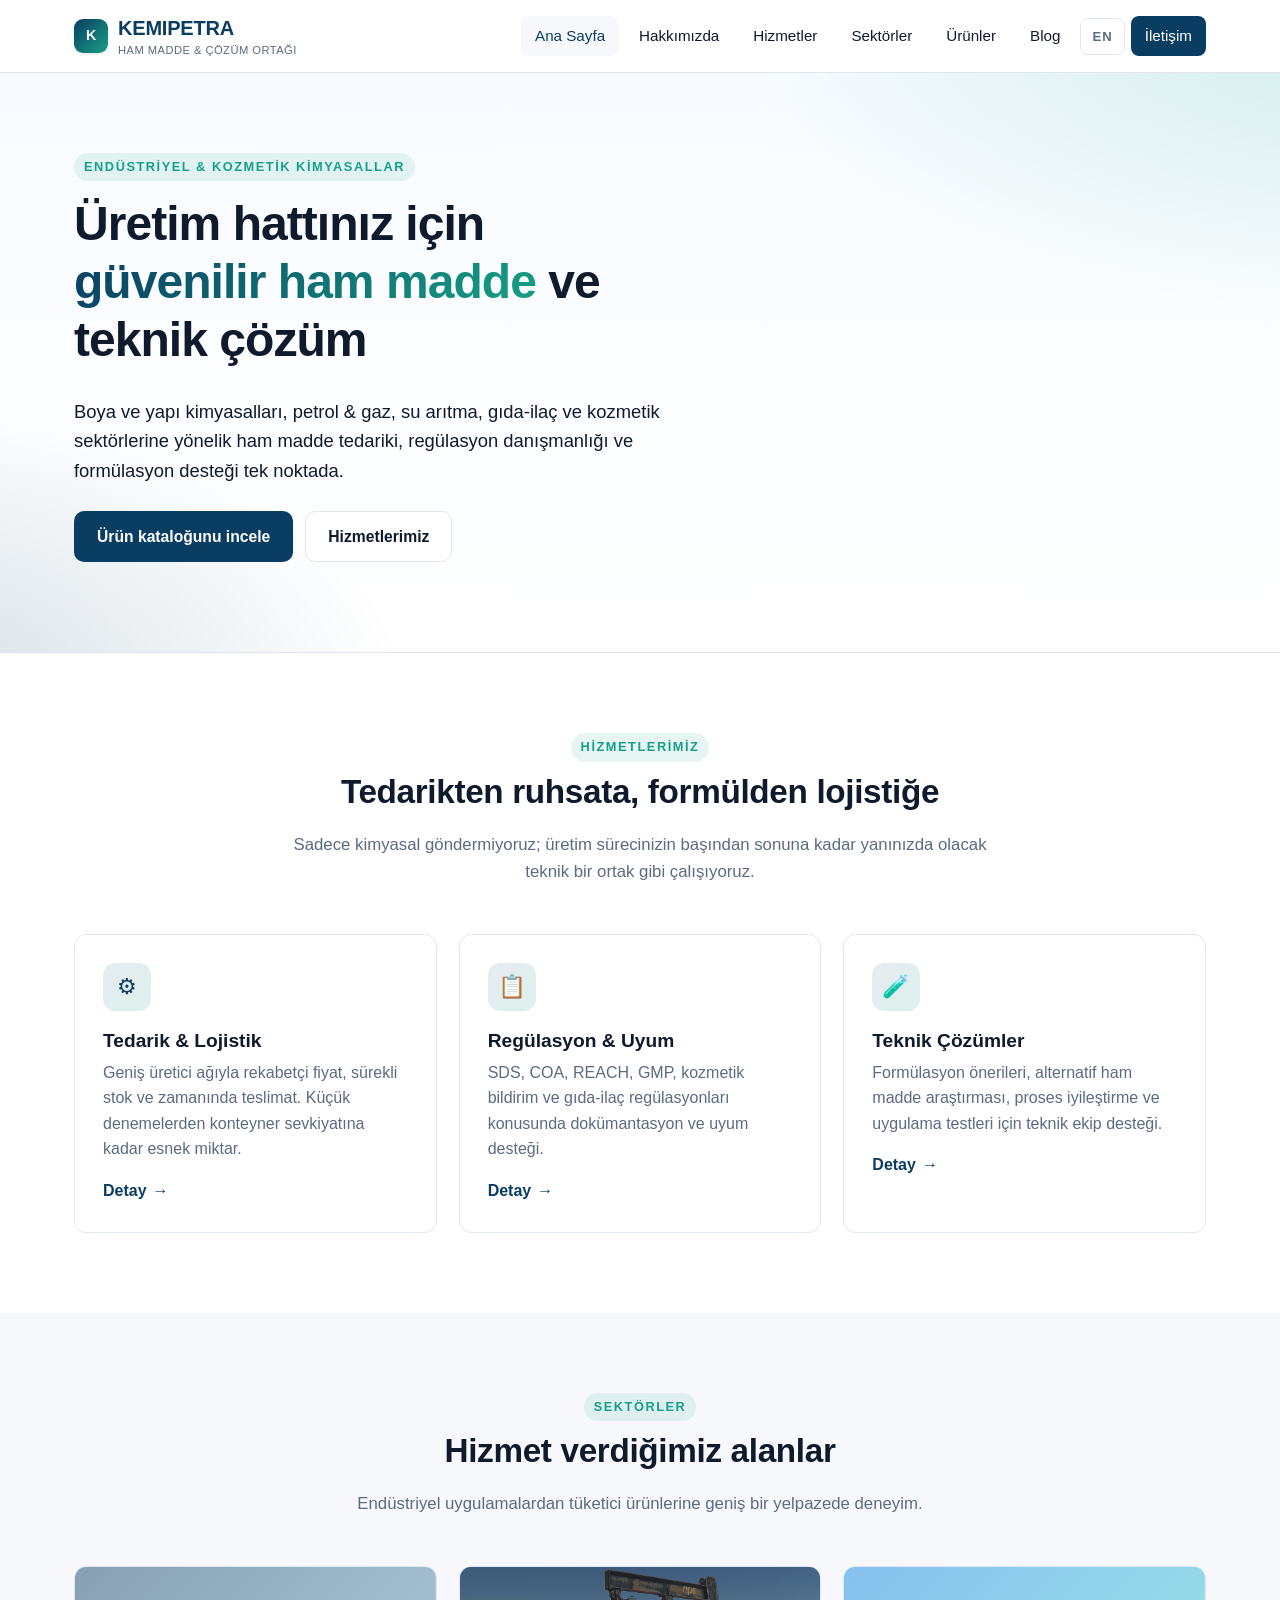
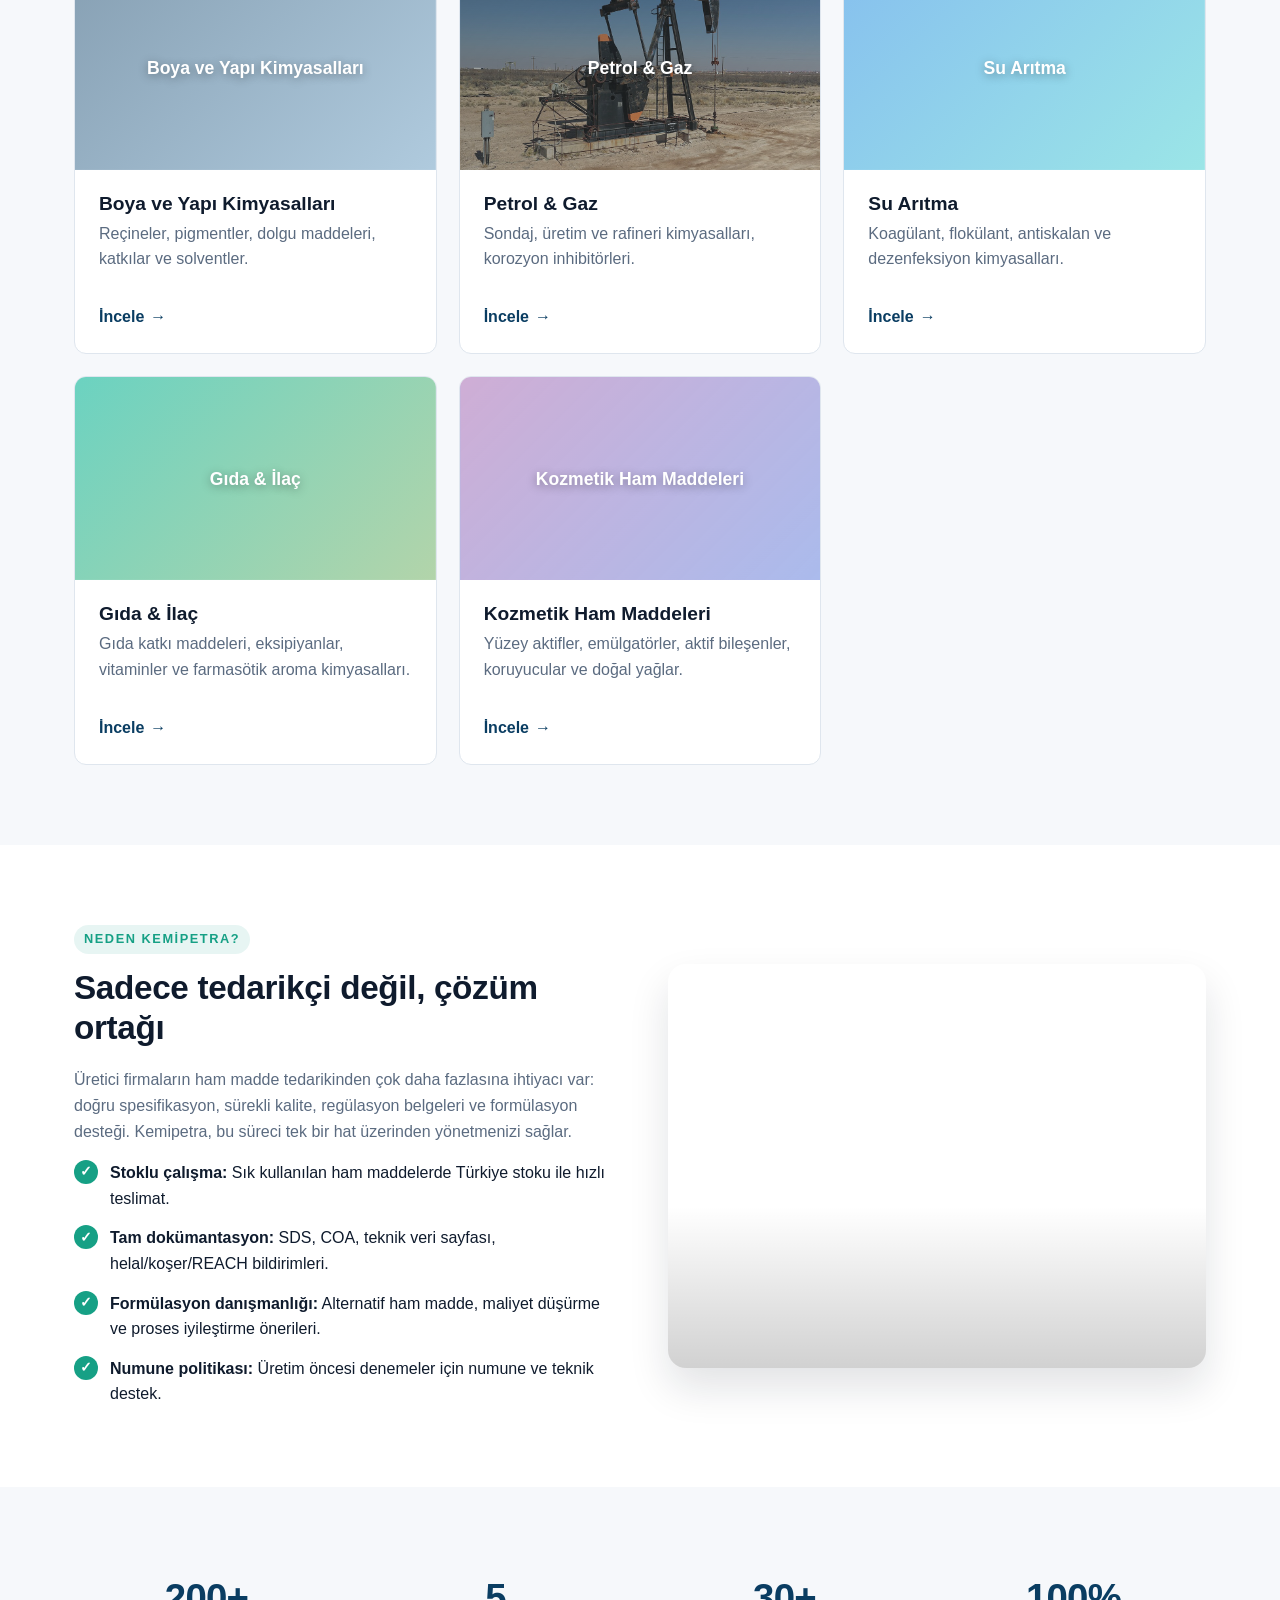
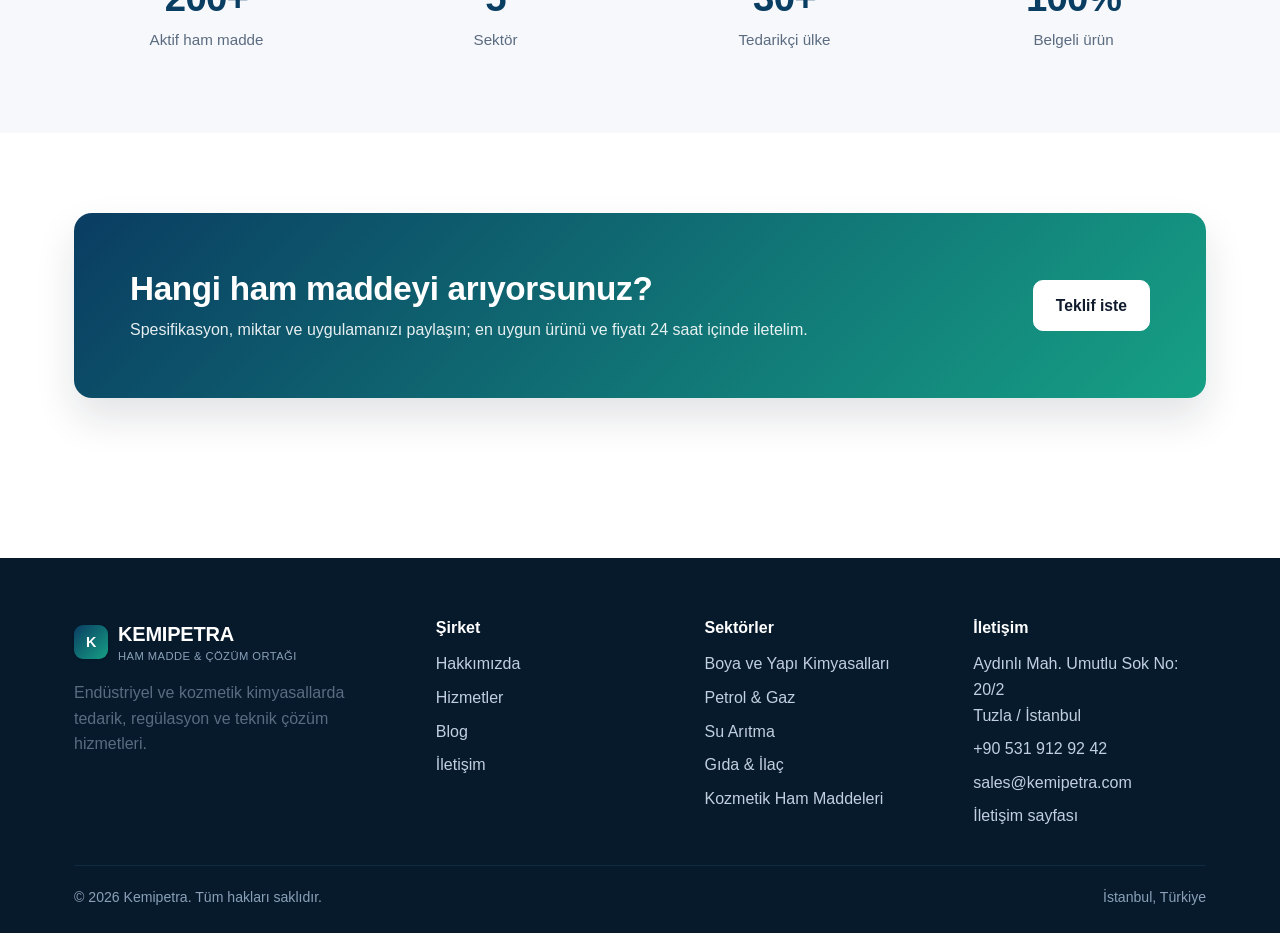
==== index.html @ a4508930 "Initial commit: Kemipetra static site (TR + EN)" ====
<!DOCTYPE html>
<html lang="tr">
<head>
  <meta charset="UTF-8" />
  <meta name="viewport" content="width=device-width, initial-scale=1" />
  <title>Kemipetra — Endüstriyel ve Kozmetik Ham Madde Tedariki</title>
  <meta name="description" content="Kemipetra; kaplama, petrol & gaz, su arıtma, gıda-ilaç ve kozmetik sektörleri için ham madde tedariki, regülasyon danışmanlığı ve teknik çözümler sunar." />
  <link rel="stylesheet" href="assets/css/style.css" />
</head>
<body>

<header class="site-header">
  <div class="container nav">
    <a href="index.html" class="brand">
      <span class="brand-mark">K</span>
      <span>KEMIPETRA<small>Ham madde &amp; çözüm ortağı</small></span>
    </a>
    <button class="nav-toggle" aria-label="Menüyü aç/kapat" aria-expanded="false"><span></span></button>
    <ul class="nav-links">
      <li><a href="index.html" class="active">Ana Sayfa</a></li>
      <li><a href="hakkimizda.html">Hakkımızda</a></li>
      <li><a href="hizmetler.html">Hizmetler</a></li>
      <li><a href="sektorler.html">Sektörler</a></li>
      <li><a href="urunler.html">Ürünler</a></li>
      <li><a href="blog.html">Blog</a></li>
      <li class="nav-lang"><a href="en/index.html" aria-label="English">EN</a></li>
      <li><a href="iletisim.html" class="nav-cta">İletişim</a></li>
    </ul>
  </div>
</header>

<section class="hero">
  <div class="container hero-grid">
    <div>
      <span class="eyebrow">Endüstriyel &amp; Kozmetik Kimyasallar</span>
      <h1>Üretim hattınız için <strong>güvenilir ham madde</strong> ve teknik çözüm</h1>
      <p class="lead">Boya ve yapı kimyasalları, petrol &amp; gaz, su arıtma, gıda-ilaç ve kozmetik sektörlerine yönelik ham madde tedariki, regülasyon danışmanlığı ve formülasyon desteği tek noktada.</p>
      <div class="hero-cta">
        <a href="urunler.html" class="btn btn-primary">Ürün kataloğunu incele</a>
        <a href="hizmetler.html" class="btn btn-outline">Hizmetlerimiz</a>
      </div>
    </div>
    <div class="hero-visual" aria-hidden="true">
      <div class="badges">
        <div class="badge"><div class="num">5</div><div class="lbl">Sektör</div></div>
        <div class="badge"><div class="num">200+</div><div class="lbl">Ham madde</div></div>
        <div class="badge"><div class="num">30+</div><div class="lbl">Tedarikçi ülke</div></div>
        <div class="badge"><div class="num">7/24</div><div class="lbl">Teknik destek</div></div>
      </div>
    </div>
  </div>
</section>

<section class="section">
  <div class="container">
    <div class="section-head">
      <span class="eyebrow">Hizmetlerimiz</span>
      <h2>Tedarikten ruhsata, formülden lojistiğe</h2>
      <p>Sadece kimyasal göndermiyoruz; üretim sürecinizin başından sonuna kadar yanınızda olacak teknik bir ortak gibi çalışıyoruz.</p>
    </div>
    <div class="grid cols-3">
      <article class="card">
        <div class="icon">⚙</div>
        <h3>Tedarik &amp; Lojistik</h3>
        <p>Geniş üretici ağıyla rekabetçi fiyat, sürekli stok ve zamanında teslimat. Küçük denemelerden konteyner sevkiyatına kadar esnek miktar.</p>
        <a class="card-link" href="hizmetler.html#tedarik">Detay</a>
      </article>
      <article class="card">
        <div class="icon">📋</div>
        <h3>Regülasyon &amp; Uyum</h3>
        <p>SDS, COA, REACH, GMP, kozmetik bildirim ve gıda-ilaç regülasyonları konusunda dokümantasyon ve uyum desteği.</p>
        <a class="card-link" href="hizmetler.html#regulasyon">Detay</a>
      </article>
      <article class="card">
        <div class="icon">🧪</div>
        <h3>Teknik Çözümler</h3>
        <p>Formülasyon önerileri, alternatif ham madde araştırması, proses iyileştirme ve uygulama testleri için teknik ekip desteği.</p>
        <a class="card-link" href="hizmetler.html#teknik">Detay</a>
      </article>
    </div>
  </div>
</section>

<section class="section alt">
  <div class="container">
    <div class="section-head">
      <span class="eyebrow">Sektörler</span>
      <h2>Hizmet verdiğimiz alanlar</h2>
      <p>Endüstriyel uygulamalardan tüketici ürünlerine geniş bir yelpazede deneyim.</p>
    </div>
    <div class="grid cols-3">
      <article class="tile">
        <div class="tile-banner coating">Boya ve Yapı Kimyasalları</div>
        <div class="tile-body">
          <h3>Boya ve Yapı Kimyasalları</h3>
          <p>Reçineler, pigmentler, dolgu maddeleri, katkılar ve solventler.</p>
          <a class="card-link" href="sektorler.html#kaplama">İncele</a>
        </div>
      </article>
      <article class="tile">
        <div class="tile-banner oil">Petrol &amp; Gaz</div>
        <div class="tile-body">
          <h3>Petrol &amp; Gaz</h3>
          <p>Sondaj, üretim ve rafineri kimyasalları, korozyon inhibitörleri.</p>
          <a class="card-link" href="sektorler.html#petrol">İncele</a>
        </div>
      </article>
      <article class="tile">
        <div class="tile-banner water">Su Arıtma</div>
        <div class="tile-body">
          <h3>Su Arıtma</h3>
          <p>Koagülant, flokülant, antiskalan ve dezenfeksiyon kimyasalları.</p>
          <a class="card-link" href="sektorler.html#su">İncele</a>
        </div>
      </article>
      <article class="tile">
        <div class="tile-banner food">Gıda &amp; İlaç</div>
        <div class="tile-body">
          <h3>Gıda &amp; İlaç</h3>
          <p>Gıda katkı maddeleri, eksipiyanlar, vitaminler ve farmasötik aroma kimyasalları.</p>
          <a class="card-link" href="sektorler.html#gida">İncele</a>
        </div>
      </article>
      <article class="tile">
        <div class="tile-banner cosmetic">Kozmetik Ham Maddeleri</div>
        <div class="tile-body">
          <h3>Kozmetik Ham Maddeleri</h3>
          <p>Yüzey aktifler, emülgatörler, aktif bileşenler, koruyucular ve doğal yağlar.</p>
          <a class="card-link" href="sektorler.html#kozmetik">İncele</a>
        </div>
      </article>
    </div>
  </div>
</section>

<section class="section">
  <div class="container two-col">
    <div>
      <span class="eyebrow">Neden Kemipetra?</span>
      <h2>Sadece tedarikçi değil, çözüm ortağı</h2>
      <p>Üretici firmaların ham madde tedarikinden çok daha fazlasına ihtiyacı var: doğru spesifikasyon, sürekli kalite, regülasyon belgeleri ve formülasyon desteği. Kemipetra, bu süreci tek bir hat üzerinden yönetmenizi sağlar.</p>
      <ul class="feature-list">
        <li><span class="check">✓</span><div><strong>Stoklu çalışma:</strong> Sık kullanılan ham maddelerde Türkiye stoku ile hızlı teslimat.</div></li>
        <li><span class="check">✓</span><div><strong>Tam dokümantasyon:</strong> SDS, COA, teknik veri sayfası, helal/koşer/REACH bildirimleri.</div></li>
        <li><span class="check">✓</span><div><strong>Formülasyon danışmanlığı:</strong> Alternatif ham madde, maliyet düşürme ve proses iyileştirme önerileri.</div></li>
        <li><span class="check">✓</span><div><strong>Numune politikası:</strong> Üretim öncesi denemeler için numune ve teknik destek.</div></li>
      </ul>
    </div>
    <div class="image-block lab" aria-hidden="true"></div>
  </div>
</section>

<section class="section alt">
  <div class="container">
    <div class="stats">
      <div class="stat"><div class="num">200+</div><div class="lbl">Aktif ham madde</div></div>
      <div class="stat"><div class="num">5</div><div class="lbl">Sektör</div></div>
      <div class="stat"><div class="num">30+</div><div class="lbl">Tedarikçi ülke</div></div>
      <div class="stat"><div class="num">100%</div><div class="lbl">Belgeli ürün</div></div>
    </div>
  </div>
</section>

<section class="section">
  <div class="container">
    <div class="cta-banner">
      <div>
        <h2>Hangi ham maddeyi arıyorsunuz?</h2>
        <p>Spesifikasyon, miktar ve uygulamanızı paylaşın; en uygun ürünü ve fiyatı 24 saat içinde iletelim.</p>
      </div>
      <a href="iletisim.html" class="btn btn-outline">Teklif iste</a>
    </div>
  </div>
</section>

<footer class="site-footer">
  <div class="container">
    <div class="footer-grid">
      <div>
        <div class="brand" style="color:#fff">
          <span class="brand-mark">K</span>
          <span style="color:#fff">KEMIPETRA<small style="color:#8aa0b8">Ham madde &amp; çözüm ortağı</small></span>
        </div>
        <p style="margin-top:14px">Endüstriyel ve kozmetik kimyasallarda tedarik, regülasyon ve teknik çözüm hizmetleri.</p>
      </div>
      <div>
        <h4>Şirket</h4>
        <ul>
          <li><a href="hakkimizda.html">Hakkımızda</a></li>
          <li><a href="hizmetler.html">Hizmetler</a></li>
          <li><a href="blog.html">Blog</a></li>
          <li><a href="iletisim.html">İletişim</a></li>
        </ul>
      </div>
      <div>
        <h4>Sektörler</h4>
        <ul>
          <li><a href="sektorler.html#kaplama">Boya ve Yapı Kimyasalları</a></li>
          <li><a href="sektorler.html#petrol">Petrol &amp; Gaz</a></li>
          <li><a href="sektorler.html#su">Su Arıtma</a></li>
          <li><a href="sektorler.html#gida">Gıda &amp; İlaç</a></li>
          <li><a href="sektorler.html#kozmetik">Kozmetik Ham Maddeleri</a></li>
        </ul>
      </div>
      <div>
        <h4>İletişim</h4>
        <ul>
          <li>Aydınlı Mah. Umutlu Sok No: 20/2<br/>Tuzla / İstanbul</li>
          <li><a href="tel:+905319129242">+90 531 912 92 42</a></li>
          <li><a href="mailto:sales@kemipetra.com">sales@kemipetra.com</a></li>
          <li><a href="iletisim.html">İletişim sayfası</a></li>
        </ul>
      </div>
    </div>
    <div class="footer-bottom">
      <span>&copy; <span id="year">2026</span> Kemipetra. Tüm hakları saklıdır.</span>
      <span>İstanbul, Türkiye</span>
    </div>
  </div>
</footer>

<script src="assets/js/main.js"></script>
</body>
</html>
---- assets/css/style.css ----
/* === Kemipetra static site === */

:root {
  --color-bg: #ffffff;
  --color-surface: #f6f8fb;
  --color-surface-2: #eef2f7;
  --color-text: #0f1b2d;
  --color-muted: #5b6b80;
  --color-border: #dfe6ee;
  --color-primary: #0a3d62;
  --color-primary-dark: #062a44;
  --color-accent: #16a085;
  --color-accent-dark: #0e7a64;
  --shadow-sm: 0 1px 2px rgba(15, 27, 45, .06), 0 1px 3px rgba(15, 27, 45, .08);
  --shadow-md: 0 6px 16px rgba(15, 27, 45, .08);
  --shadow-lg: 0 20px 40px rgba(15, 27, 45, .12);
  --radius-sm: 6px;
  --radius-md: 12px;
  --radius-lg: 18px;
  --container: 1180px;
  --header-h: 72px;
  --font-sans: -apple-system, BlinkMacSystemFont, "Segoe UI", Roboto, "Helvetica Neue", Arial, sans-serif;
}

* { box-sizing: border-box; }

html { scroll-behavior: smooth; }

body {
  margin: 0;
  font-family: var(--font-sans);
  color: var(--color-text);
  background: var(--color-bg);
  line-height: 1.6;
  -webkit-font-smoothing: antialiased;
}

img { max-width: 100%; display: block; }

a { color: var(--color-primary); text-decoration: none; transition: color .2s; }
a:hover { color: var(--color-accent); }

h1, h2, h3, h4 { font-weight: 700; line-height: 1.2; margin: 0 0 .6em; color: var(--color-text); }
h1 { font-size: clamp(2rem, 4vw, 3rem); letter-spacing: -0.02em; }
h2 { font-size: clamp(1.5rem, 2.6vw, 2.1rem); letter-spacing: -0.01em; }
h3 { font-size: 1.2rem; }
p { margin: 0 0 1em; color: var(--color-muted); }
p.lead { font-size: 1.15rem; color: var(--color-text); }

.container {
  max-width: var(--container);
  margin: 0 auto;
  padding: 0 24px;
}

/* === Header === */
.site-header {
  position: sticky; top: 0; z-index: 50;
  background: rgba(255,255,255,.92);
  backdrop-filter: saturate(180%) blur(10px);
  border-bottom: 1px solid var(--color-border);
}
.nav {
  height: var(--header-h);
  display: flex; align-items: center; justify-content: space-between; gap: 24px;
}
.brand { display: flex; align-items: center; gap: 10px; font-weight: 800; font-size: 1.25rem; color: var(--color-primary); letter-spacing: -0.01em; }
.brand-mark {
  width: 34px; height: 34px; border-radius: 9px;
  background: linear-gradient(135deg, var(--color-primary), var(--color-accent));
  display: grid; place-items: center; color: #fff; font-weight: 800; font-size: .9rem;
  box-shadow: var(--shadow-sm);
}
.brand small { display: block; font-size: .7rem; font-weight: 500; color: var(--color-muted); margin-top: -2px; letter-spacing: .04em; text-transform: uppercase; }

.nav-links { display: flex; gap: 6px; align-items: center; list-style: none; padding: 0; margin: 0; }
.nav-links a {
  display: inline-block; padding: 8px 14px; border-radius: 8px;
  color: var(--color-text); font-weight: 500; font-size: .95rem;
}
.nav-links a:hover { background: var(--color-surface); color: var(--color-primary); }
.nav-links a.active { color: var(--color-primary); background: var(--color-surface); }

.nav-cta { padding: 9px 16px; background: var(--color-primary); color: #fff !important; border-radius: 8px; font-weight: 600; }
.nav-cta:hover { background: var(--color-accent) !important; color: #fff !important; }

.nav-lang a {
  font-weight: 700; font-size: .82rem; letter-spacing: .08em;
  padding: 7px 11px; border-radius: 8px;
  border: 1px solid var(--color-border); color: var(--color-muted);
}
.nav-lang a:hover, .nav-lang a.active {
  border-color: var(--color-primary); color: var(--color-primary); background: var(--color-surface);
}

.nav-toggle {
  display: none; background: none; border: 0; cursor: pointer;
  width: 40px; height: 40px; border-radius: 8px;
  align-items: center; justify-content: center;
}
.nav-toggle span { display: block; width: 22px; height: 2px; background: var(--color-text); position: relative; }
.nav-toggle span::before, .nav-toggle span::after {
  content: ""; position: absolute; left: 0; width: 22px; height: 2px; background: var(--color-text);
}
.nav-toggle span::before { top: -7px; }
.nav-toggle span::after  { top:  7px; }

@media (max-width: 880px) {
  .nav-toggle { display: inline-flex; }
  .nav-links {
    position: fixed; top: var(--header-h); left: 0; right: 0;
    flex-direction: column; align-items: stretch; gap: 4px;
    background: #fff; padding: 14px;
    border-bottom: 1px solid var(--color-border);
    transform: translateY(-110%); transition: transform .28s ease;
    box-shadow: var(--shadow-md);
  }
  .nav-links.is-open { transform: translateY(0); }
  .nav-links a { padding: 12px 14px; }
  .nav-cta { text-align: center; }
}

/* === Buttons === */
.btn {
  display: inline-flex; align-items: center; gap: 8px;
  padding: 12px 22px; font-weight: 600; font-size: .98rem;
  border-radius: 10px; border: 1px solid transparent; cursor: pointer;
  transition: transform .15s ease, background .2s, color .2s, border-color .2s;
}
.btn:hover { transform: translateY(-1px); }
.btn-primary { background: var(--color-primary); color: #fff !important; }
.btn-primary:hover { background: var(--color-primary-dark); }
.btn-accent { background: var(--color-accent); color: #fff !important; }
.btn-accent:hover { background: var(--color-accent-dark); }
.btn-outline { border-color: var(--color-border); color: var(--color-text) !important; background: #fff; }
.btn-outline:hover { border-color: var(--color-primary); color: var(--color-primary) !important; }

/* === Hero === */
.hero {
  position: relative; overflow: hidden;
  background:
    radial-gradient(1100px 500px at 110% -10%, rgba(22,160,133,.18), transparent 60%),
    radial-gradient(900px 500px at -10% 110%, rgba(10,61,98,.18), transparent 60%),
    linear-gradient(180deg, #f7fbff 0%, #ffffff 100%);
  padding: 80px 0 90px;
  border-bottom: 1px solid var(--color-border);
}
.hero-grid { display: grid; grid-template-columns: 1.1fr .9fr; gap: 56px; align-items: center; }
@media (max-width: 880px) { .hero-grid { grid-template-columns: 1fr; gap: 40px; } }

.eyebrow {
  display: inline-block; font-size: .8rem; letter-spacing: .12em; text-transform: uppercase;
  color: var(--color-accent); font-weight: 700; margin-bottom: 14px;
  padding: 4px 10px; background: rgba(22,160,133,.1); border-radius: 999px;
}
.hero h1 strong { background: linear-gradient(135deg, var(--color-primary), var(--color-accent)); -webkit-background-clip: text; background-clip: text; color: transparent; }
.hero-cta { display: flex; gap: 12px; flex-wrap: wrap; margin-top: 26px; }

.hero-visual {
  position: relative; aspect-ratio: 1 / 1; max-width: 460px; margin-left: auto;
  border-radius: 24px; overflow: hidden;
  background: linear-gradient(135deg, #0a3d62 0%, #16a085 100%);
  box-shadow: var(--shadow-lg);
}
.hero-visual::before {
  content: ""; position: absolute; inset: 0;
  background:
    radial-gradient(circle at 30% 30%, rgba(255,255,255,.25), transparent 40%),
    radial-gradient(circle at 70% 70%, rgba(255,255,255,.15), transparent 40%);
}
.hero-visual .badges {
  position: absolute; inset: 0; display: grid; grid-template-columns: 1fr 1fr; gap: 14px; padding: 30px;
}
.hero-visual .badge {
  background: rgba(255,255,255,.14); backdrop-filter: blur(8px);
  border: 1px solid rgba(255,255,255,.28); border-radius: 14px;
  padding: 18px; color: #fff; display: flex; flex-direction: column; justify-content: space-between;
}
.hero-visual .badge .num { font-size: 1.6rem; font-weight: 800; }
.hero-visual .badge .lbl { font-size: .85rem; opacity: .9; }

/* === Sections === */
.section { padding: 80px 0; }
.section.alt { background: var(--color-surface); }
.section-head { max-width: 720px; margin: 0 auto 48px; text-align: center; }
.section-head .eyebrow { margin-bottom: 10px; }
.section-head p { font-size: 1.05rem; }

/* === Cards === */
.grid { display: grid; gap: 22px; }
.grid.cols-2 { grid-template-columns: repeat(2, 1fr); }
.grid.cols-3 { grid-template-columns: repeat(3, 1fr); }
.grid.cols-4 { grid-template-columns: repeat(4, 1fr); }
@media (max-width: 880px) {
  .grid.cols-2, .grid.cols-3, .grid.cols-4 { grid-template-columns: 1fr; }
}
@media (min-width: 580px) and (max-width: 880px) {
  .grid.cols-3, .grid.cols-4 { grid-template-columns: repeat(2, 1fr); }
}

.card {
  background: #fff; border: 1px solid var(--color-border); border-radius: var(--radius-md);
  padding: 28px; transition: transform .2s ease, box-shadow .2s ease, border-color .2s ease;
  display: flex; flex-direction: column;
}
.card:hover { transform: translateY(-3px); box-shadow: var(--shadow-md); border-color: transparent; }
.card .icon {
  width: 48px; height: 48px; border-radius: 12px;
  background: linear-gradient(135deg, rgba(10,61,98,.1), rgba(22,160,133,.15));
  color: var(--color-primary); display: grid; place-items: center; font-size: 1.4rem; margin-bottom: 18px;
}
.card h3 { margin-bottom: 8px; }
.card p { margin-bottom: 0; }

.card-link {
  margin-top: 16px; align-self: flex-start;
  font-weight: 600; color: var(--color-primary); display: inline-flex; align-items: center; gap: 6px;
}
.card-link::after { content: "→"; transition: transform .2s; }
.card-link:hover::after { transform: translateX(3px); }

/* === Feature list === */
.feature-list { list-style: none; padding: 0; margin: 0; display: grid; gap: 14px; }
.feature-list li { display: flex; gap: 12px; align-items: flex-start; }
.feature-list .check {
  flex: none; width: 24px; height: 24px; border-radius: 50%;
  background: var(--color-accent); color: #fff; display: grid; place-items: center; font-size: .85rem; font-weight: 700;
}

/* === Sector / industry tile === */
.tile {
  position: relative; overflow: hidden; border-radius: var(--radius-md);
  background: #fff; border: 1px solid var(--color-border);
  display: flex; flex-direction: column;
}
.tile-banner {
  aspect-ratio: 16 / 9; display: grid; place-items: center;
  color: #fff; font-weight: 800; font-size: 1.1rem;
  background-color: var(--color-surface-2); background-size: cover; background-position: center;
  text-shadow: 0 2px 10px rgba(0,0,0,.35); padding: 12px;
}
.tile-banner.coating  { background-image: linear-gradient(135deg, rgba(10,61,98,.45), rgba(31,111,163,.3)),  url('https://images.unsplash.com/photo-1582719471384-894fbb16e074?auto=format&fit=crop&w=900&q=70'); }
.tile-banner.oil      { background-image: linear-gradient(135deg, rgba(45,52,54,.45), rgba(99,110,114,.3)),  url('../img/oil-well.jpg'); }
.tile-banner.water    { background-image: linear-gradient(135deg, rgba(9,132,227,.45), rgba(0,206,201,.35)),  url('https://images.unsplash.com/photo-1437482078695-73f5ca6c96e2?auto=format&fit=crop&w=900&q=70'); }
.tile-banner.food     { background-image: linear-gradient(135deg, rgba(0,184,148,.55), rgba(106,176,76,.45)), url('https://images.unsplash.com/photo-1576091160399-112ba8d25d1d?auto=format&fit=crop&w=900&q=70'); }
.tile-banner.cosmetic { background-image: linear-gradient(135deg, rgba(176,106,179,.5), rgba(69,104,220,.4)), url('https://images.unsplash.com/photo-1556228720-195a672e8a03?auto=format&fit=crop&w=900&q=70'); }
.tile-body { padding: 22px 24px 24px; }
.tile-body h3 { margin-bottom: 6px; }

/* === Two column block === */
.two-col { display: grid; grid-template-columns: 1fr 1fr; gap: 56px; align-items: center; }
@media (max-width: 880px) { .two-col { grid-template-columns: 1fr; gap: 36px; } }

.image-block {
  border-radius: var(--radius-lg); overflow: hidden;
  background: linear-gradient(135deg, #0a3d62, #16a085);
  background-size: cover; background-position: center;
  aspect-ratio: 4 / 3; box-shadow: var(--shadow-lg);
  position: relative;
}
.image-block::after {
  content: ""; position: absolute; inset: 0;
  background:
    radial-gradient(circle at 20% 20%, rgba(255,255,255,.3), transparent 45%),
    radial-gradient(circle at 80% 80%, rgba(255,255,255,.18), transparent 45%);
}
.image-block.lab        { background-image: url('https://images.unsplash.com/photo-1532187863486-abf9dbad1b69?auto=format&fit=crop&w=1100&q=70'); }
.image-block.warehouse  { background-image: url('https://images.unsplash.com/photo-1586528116311-ad8dd3c8310d?auto=format&fit=crop&w=1100&q=70'); }
.image-block.docs       { background-image: url('https://images.unsplash.com/photo-1450101499163-c8848c66ca85?auto=format&fit=crop&w=1100&q=70'); }
.image-block.testing    { background-image: url('https://images.unsplash.com/photo-1579165466949-3180a3d056d5?auto=format&fit=crop&w=1100&q=70'); }
.image-block.team       { background-image: url('../img/chem-plant.jpg'); }
.image-block.office     { background-image: url('https://images.unsplash.com/photo-1497366754035-f200968a6e72?auto=format&fit=crop&w=1100&q=70'); }
.image-block.coating-img  { background-image: url('https://images.unsplash.com/photo-1582719471384-894fbb16e074?auto=format&fit=crop&w=1100&q=70'); }
.image-block.oil-img      { background-image: url('../img/oil-well.jpg'); }
.image-block.water-img    { background-image: url('https://images.unsplash.com/photo-1437482078695-73f5ca6c96e2?auto=format&fit=crop&w=1100&q=70'); }
.image-block.food-img     { background-image: url('https://images.unsplash.com/photo-1576091160399-112ba8d25d1d?auto=format&fit=crop&w=1100&q=70'); }
.image-block.cosmetic-img { background-image: url('https://images.unsplash.com/photo-1571781926291-c477ebfd024b?auto=format&fit=crop&w=1100&q=70'); }
.image-block[class*="-img"]::after,
.image-block.lab::after, .image-block.warehouse::after, .image-block.docs::after,
.image-block.testing::after, .image-block.team::after, .image-block.office::after {
  background: linear-gradient(180deg, transparent 60%, rgba(0,0,0,.18));
}

/* === Stats === */
.stats { display: grid; grid-template-columns: repeat(4, 1fr); gap: 24px; text-align: center; }
@media (max-width: 880px) { .stats { grid-template-columns: repeat(2, 1fr); } }
.stat .num { font-size: 2.4rem; font-weight: 800; color: var(--color-primary); letter-spacing: -0.02em; }
.stat .lbl { color: var(--color-muted); font-size: .95rem; }

/* === CTA banner === */
.cta-banner {
  border-radius: var(--radius-lg); padding: 56px;
  background: linear-gradient(135deg, var(--color-primary), var(--color-accent));
  color: #fff; display: flex; align-items: center; justify-content: space-between; gap: 36px;
  box-shadow: var(--shadow-lg);
}
.cta-banner h2 { color: #fff; margin: 0; }
.cta-banner p { color: rgba(255,255,255,.9); margin: 8px 0 0; }
.cta-banner .btn-outline { background: #fff; border-color: #fff; }
@media (max-width: 880px) { .cta-banner { flex-direction: column; align-items: flex-start; padding: 36px; } }

/* === Page hero (sub pages) === */
.page-hero {
  padding: 90px 0 60px;
  background: linear-gradient(180deg, #f5f9fd 0%, #ffffff 100%);
  border-bottom: 1px solid var(--color-border);
}
.page-hero h1 { margin-bottom: 12px; }
.page-hero p { font-size: 1.1rem; max-width: 720px; }

/* === Blog cards === */
.blog-card {
  background: #fff; border: 1px solid var(--color-border); border-radius: var(--radius-md);
  overflow: hidden; display: flex; flex-direction: column;
  transition: transform .2s ease, box-shadow .2s ease;
}
.blog-card:hover { transform: translateY(-3px); box-shadow: var(--shadow-md); }
.blog-cover { aspect-ratio: 16 / 9; background-size: cover; background-position: center; }
.blog-cover.c1 { background-image: linear-gradient(135deg, rgba(69,104,220,.35), rgba(176,106,179,.35)), url('https://images.unsplash.com/photo-1571781926291-c477ebfd024b?auto=format&fit=crop&w=900&q=70'); }
.blog-cover.c2 { background-image: linear-gradient(135deg, rgba(10,61,98,.4), rgba(22,160,133,.35)),    url('https://images.unsplash.com/photo-1437482078695-73f5ca6c96e2?auto=format&fit=crop&w=900&q=70'); }
.blog-cover.c3 { background-image: linear-gradient(135deg, rgba(0,184,148,.4), rgba(9,132,227,.35)),    url('https://images.unsplash.com/photo-1450101499163-c8848c66ca85?auto=format&fit=crop&w=900&q=70'); }
.blog-cover.c4 { background-image: linear-gradient(135deg, rgba(211,84,0,.3), rgba(243,156,18,.25)),    url('https://images.unsplash.com/photo-1582719471384-894fbb16e074?auto=format&fit=crop&w=900&q=70'); }
.blog-body { padding: 22px 24px 24px; display: flex; flex-direction: column; gap: 8px; flex: 1; }
.blog-meta { font-size: .82rem; color: var(--color-muted); display: flex; gap: 10px; }
.blog-meta .tag { background: var(--color-surface); padding: 2px 10px; border-radius: 999px; color: var(--color-primary); font-weight: 600; }
.blog-card h3 { margin: 0 0 4px; font-size: 1.15rem; }
.blog-card p { margin: 0; }
.blog-card .card-link { margin-top: auto; }

/* === Tables / lists for products === */
.product-group { margin-bottom: 48px; }
.product-group > h3 {
  display: flex; align-items: center; gap: 12px; font-size: 1.25rem;
  padding-bottom: 12px; margin-bottom: 18px; border-bottom: 2px solid var(--color-surface-2);
}
.product-group > h3 .pill {
  font-size: .7rem; padding: 3px 10px; border-radius: 999px;
  background: var(--color-surface); color: var(--color-primary); font-weight: 600; letter-spacing: .04em; text-transform: uppercase;
}
.chips { display: flex; flex-wrap: wrap; gap: 10px; }
.chip {
  padding: 8px 14px; background: #fff; border: 1px solid var(--color-border); border-radius: 999px;
  font-size: .9rem; color: var(--color-text); transition: all .15s;
}
.chip:hover { border-color: var(--color-primary); color: var(--color-primary); background: var(--color-surface); }

/* === Footer === */
.site-footer { background: #061a2b; color: #c2cfe0; padding: 60px 0 24px; margin-top: 80px; }
.site-footer a { color: #c2cfe0; }
.site-footer a:hover { color: #fff; }
.footer-grid { display: grid; grid-template-columns: 1.4fr 1fr 1fr 1fr; gap: 36px; margin-bottom: 36px; }
@media (max-width: 880px) { .footer-grid { grid-template-columns: 1fr 1fr; gap: 32px; } }
@media (max-width: 580px) { .footer-grid { grid-template-columns: 1fr; } }
.footer-grid h4 { color: #fff; font-size: 1rem; margin-bottom: 14px; }
.footer-grid ul { list-style: none; padding: 0; margin: 0; display: grid; gap: 8px; }
.footer-bottom {
  border-top: 1px solid #0f2a44; padding-top: 20px;
  display: flex; justify-content: space-between; align-items: center; flex-wrap: wrap; gap: 12px;
  font-size: .88rem; color: #8aa0b8;
}

/* === Notice / placeholder banner === */
.notice {
  background: #fff8e1; border: 1px solid #ffe082; color: #6d4c00;
  padding: 18px 22px; border-radius: var(--radius-md);
  display: flex; gap: 12px; align-items: flex-start;
}
.notice strong { color: #5d3f00; }
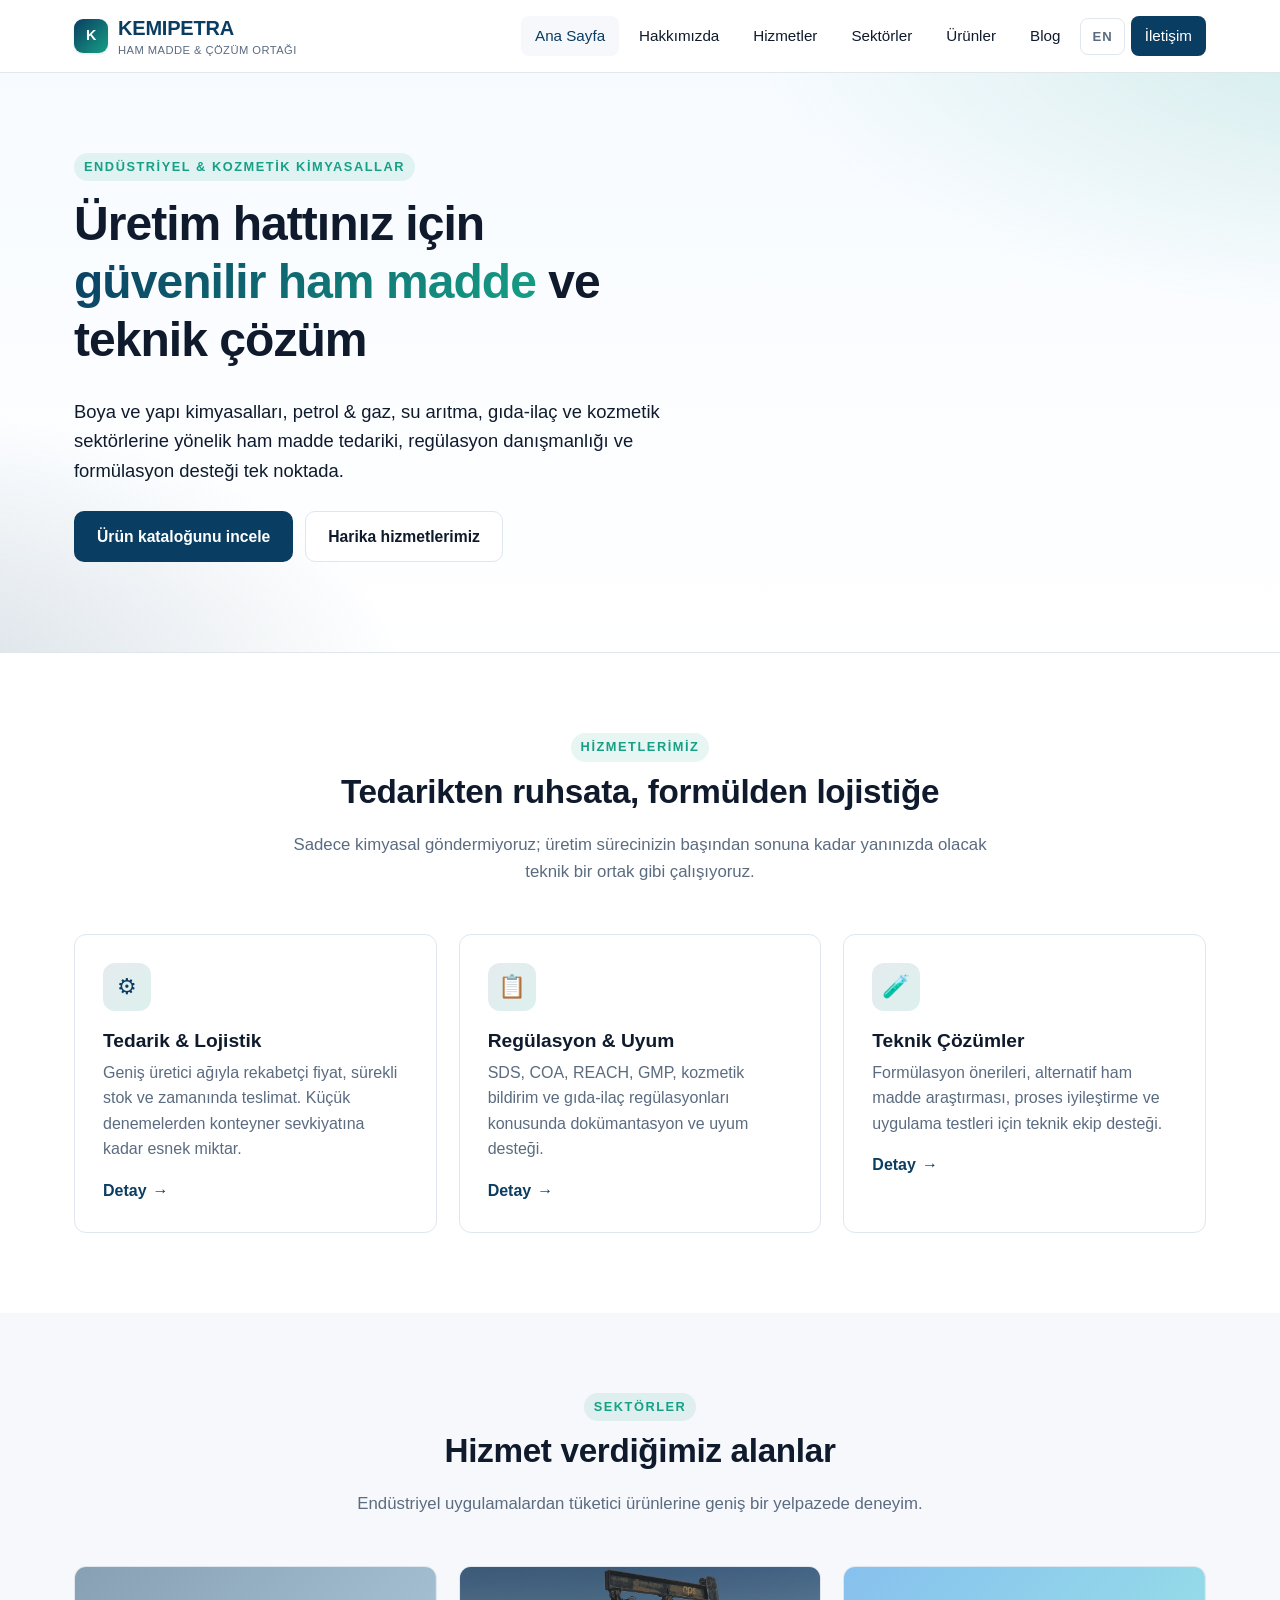
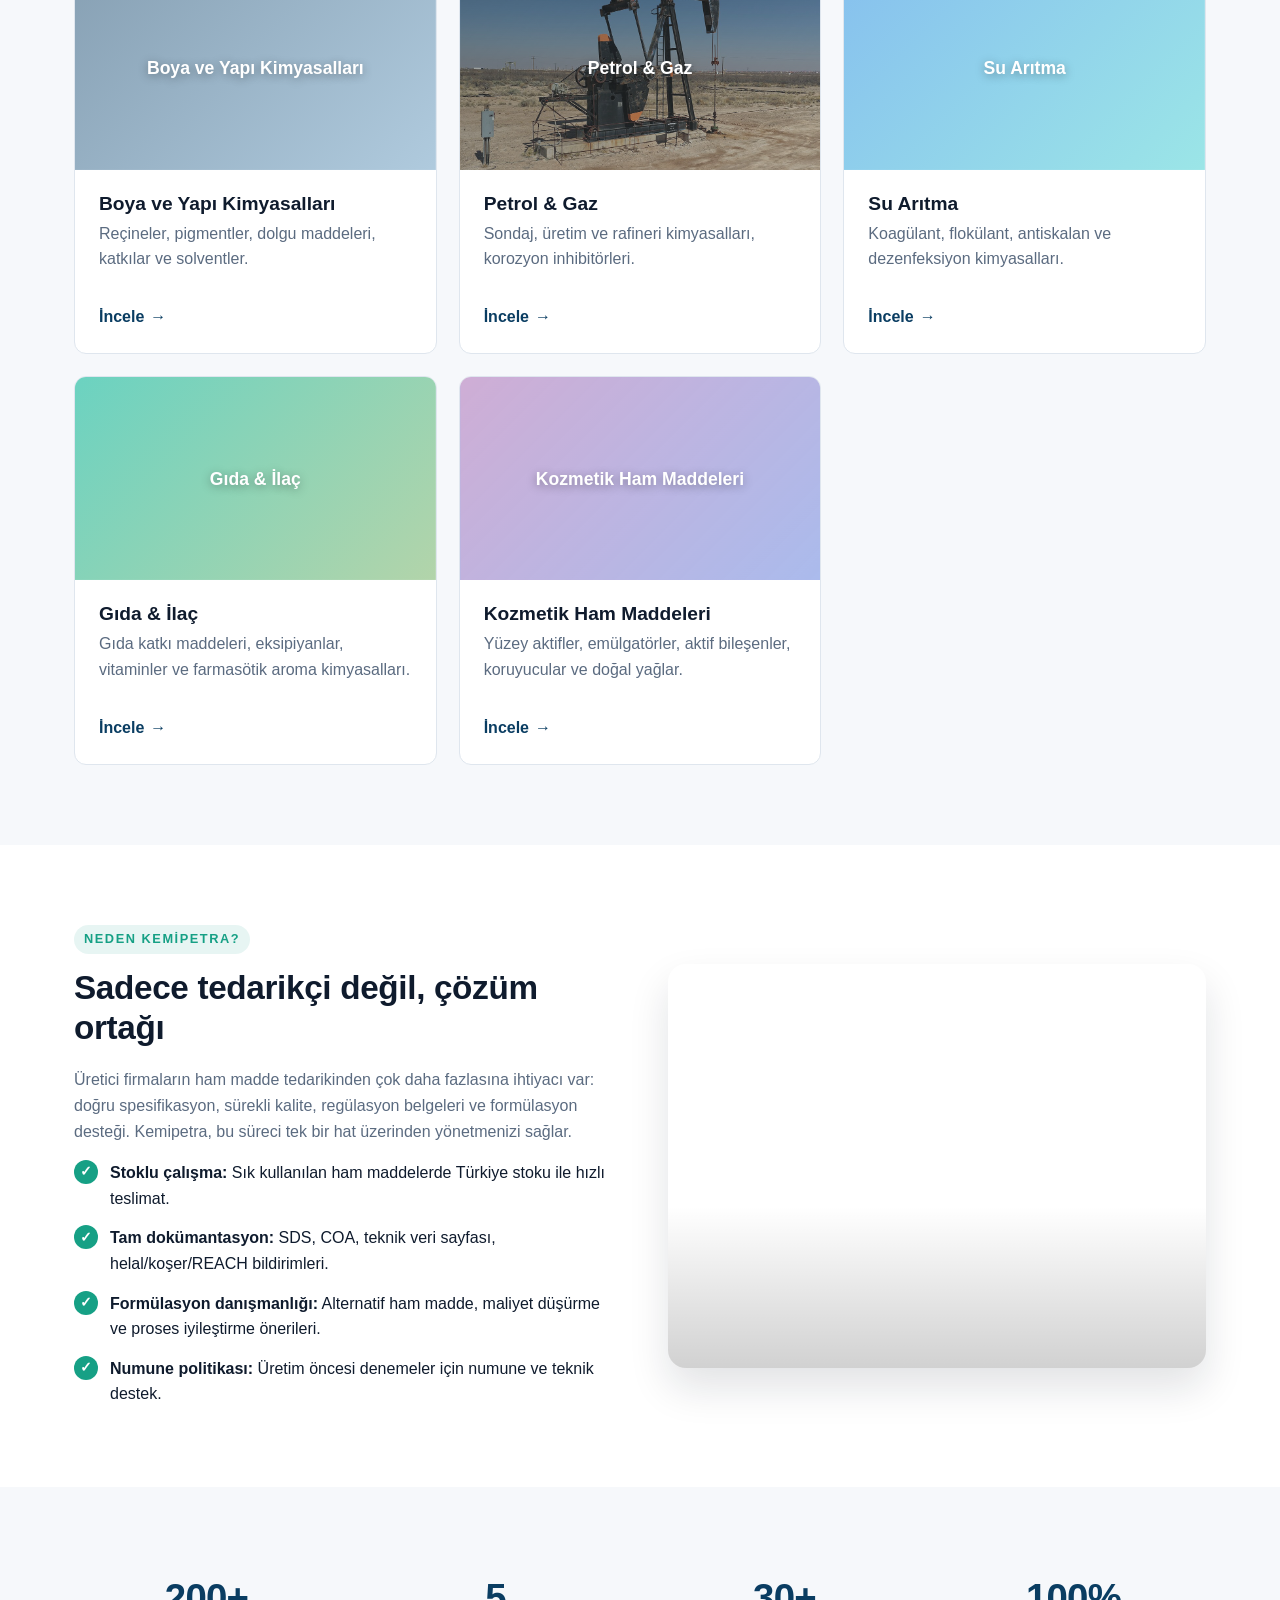
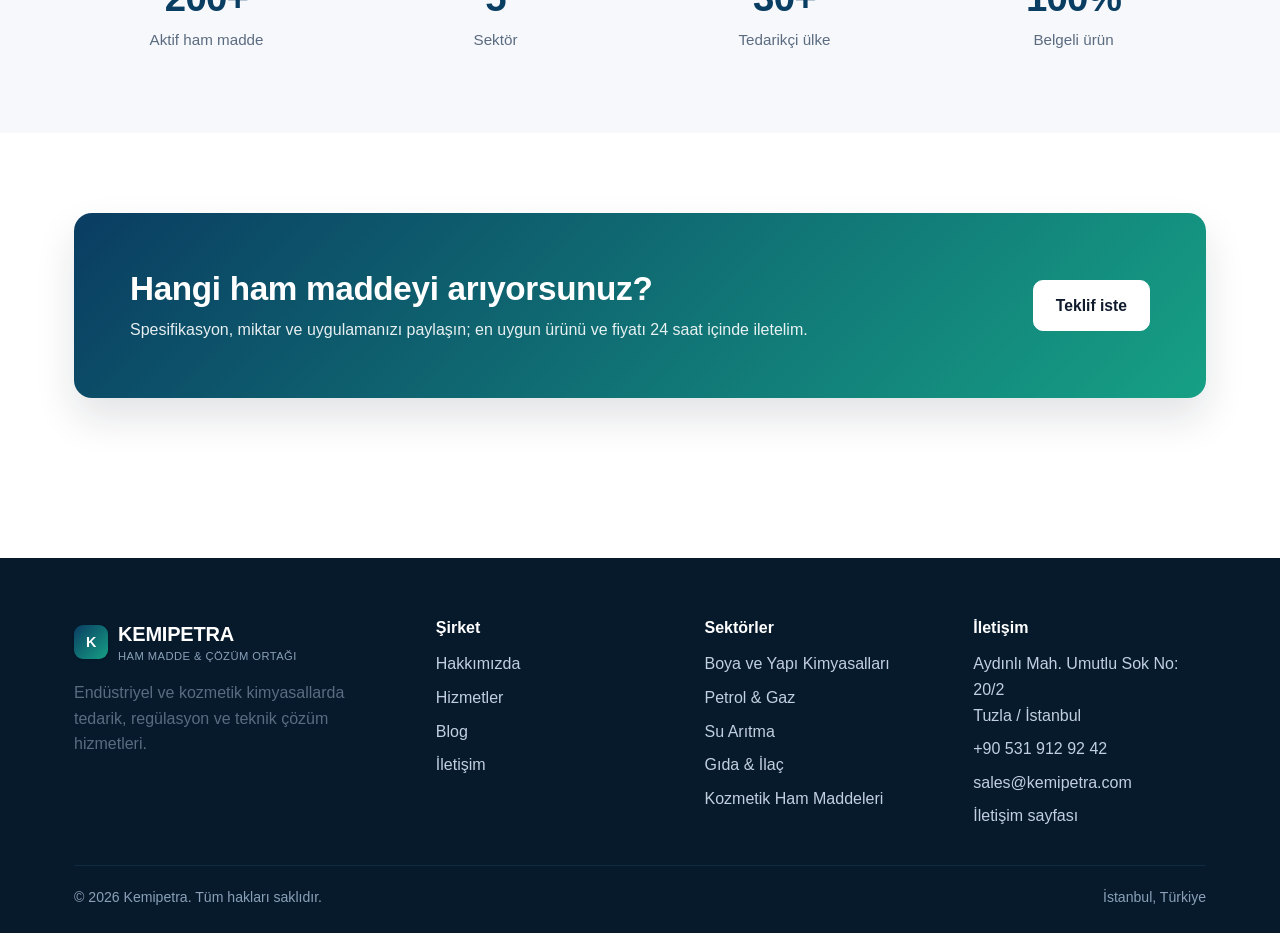
==== commit 048730bd: "Update hero CTA button text to "Harika hizmetlerimiz" Co-Authored-By: Claude Sonnet 4.6 <noreply@ant" ====
--- a/index.html
+++ b/index.html
@@ -3,6 +3,7 @@
 <head>
   <meta charset="UTF-8" />
   <meta name="viewport" content="width=device-width, initial-scale=1" />
+  <link rel="canonical" href="https://kemipetra.com/" />
   <title>Kemipetra — Endüstriyel ve Kozmetik Ham Madde Tedariki</title>
   <meta name="description" content="Kemipetra; kaplama, petrol & gaz, su arıtma, gıda-ilaç ve kozmetik sektörleri için ham madde tedariki, regülasyon danışmanlığı ve teknik çözümler sunar." />
   <link rel="stylesheet" href="assets/css/style.css" />
@@ -37,7 +38,7 @@
       <p class="lead">Boya ve yapı kimyasalları, petrol &amp; gaz, su arıtma, gıda-ilaç ve kozmetik sektörlerine yönelik ham madde tedariki, regülasyon danışmanlığı ve formülasyon desteği tek noktada.</p>
       <div class="hero-cta">
         <a href="urunler.html" class="btn btn-primary">Ürün kataloğunu incele</a>
-        <a href="hizmetler.html" class="btn btn-outline">Hizmetlerimiz</a>
+        <a href="hizmetler.html" class="btn btn-outline">Harika hizmetlerimiz</a>
       </div>
     </div>
     <div class="hero-visual" aria-hidden="true">
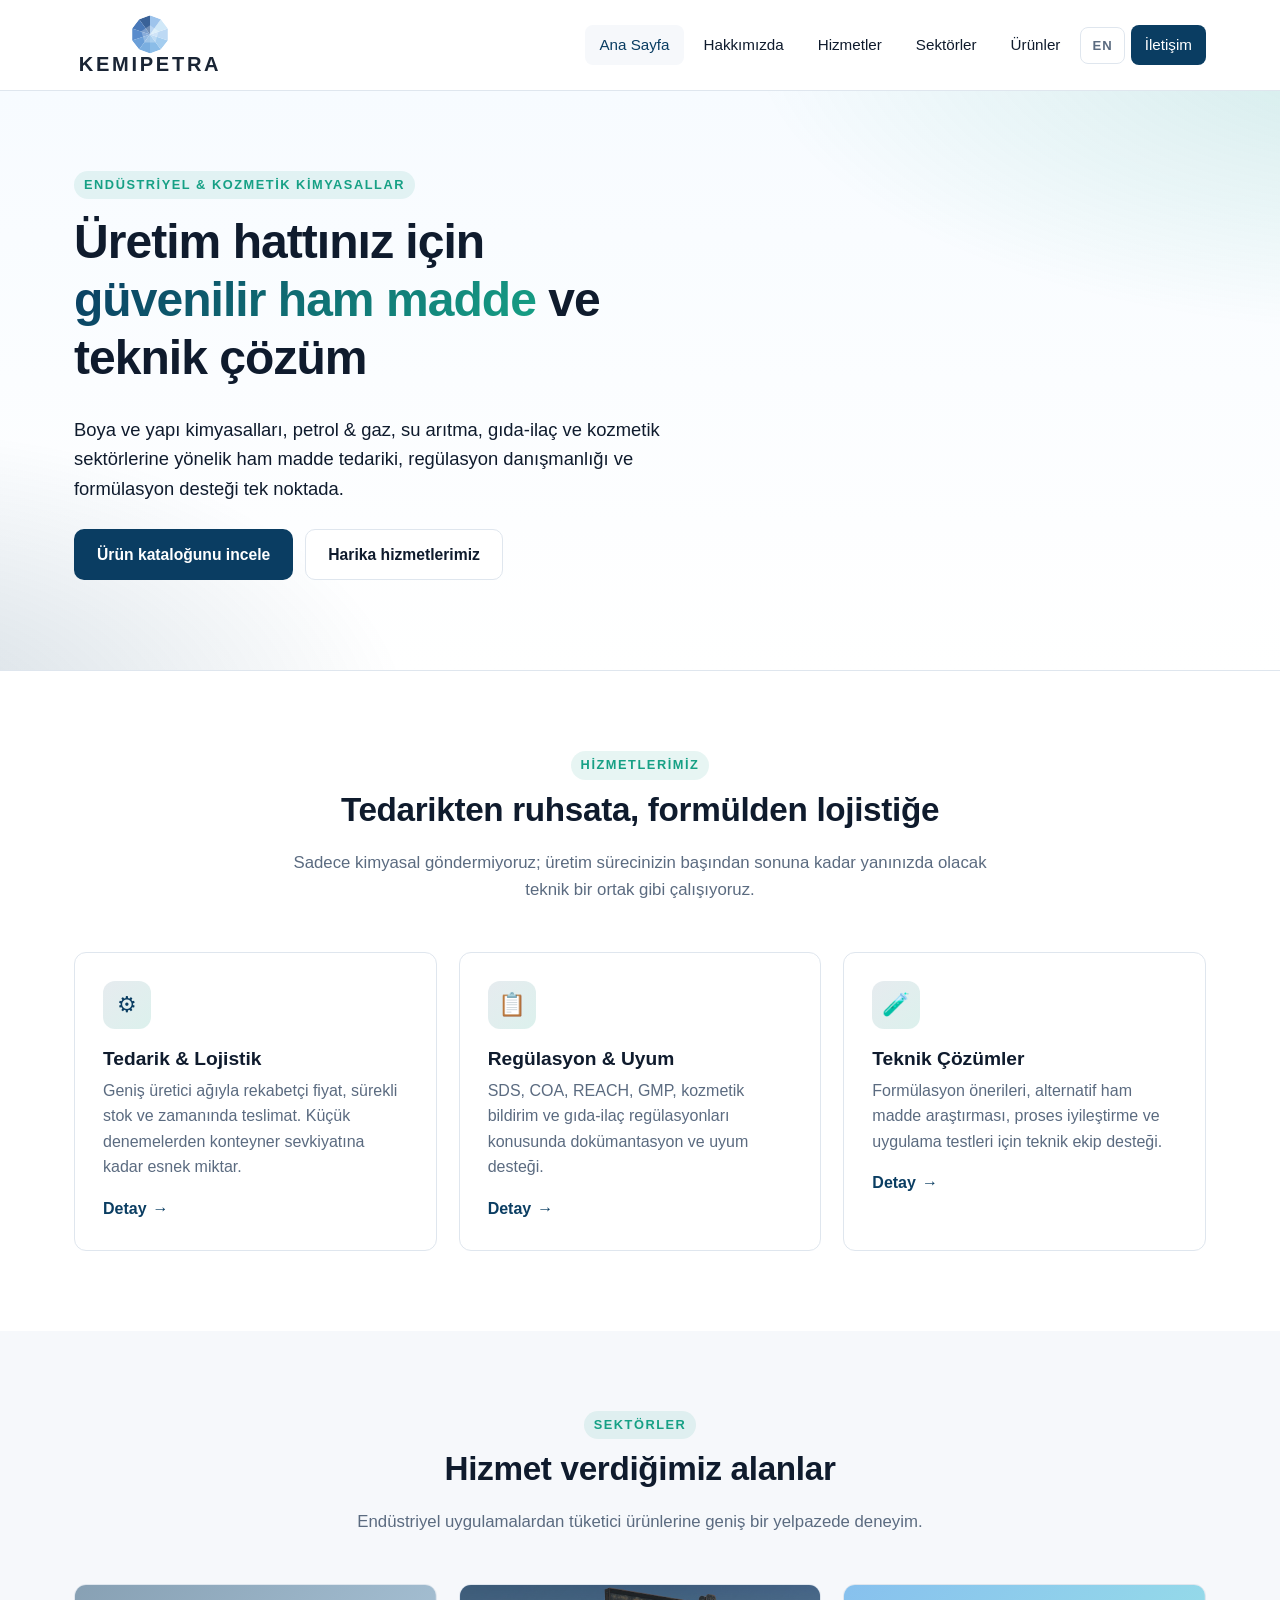
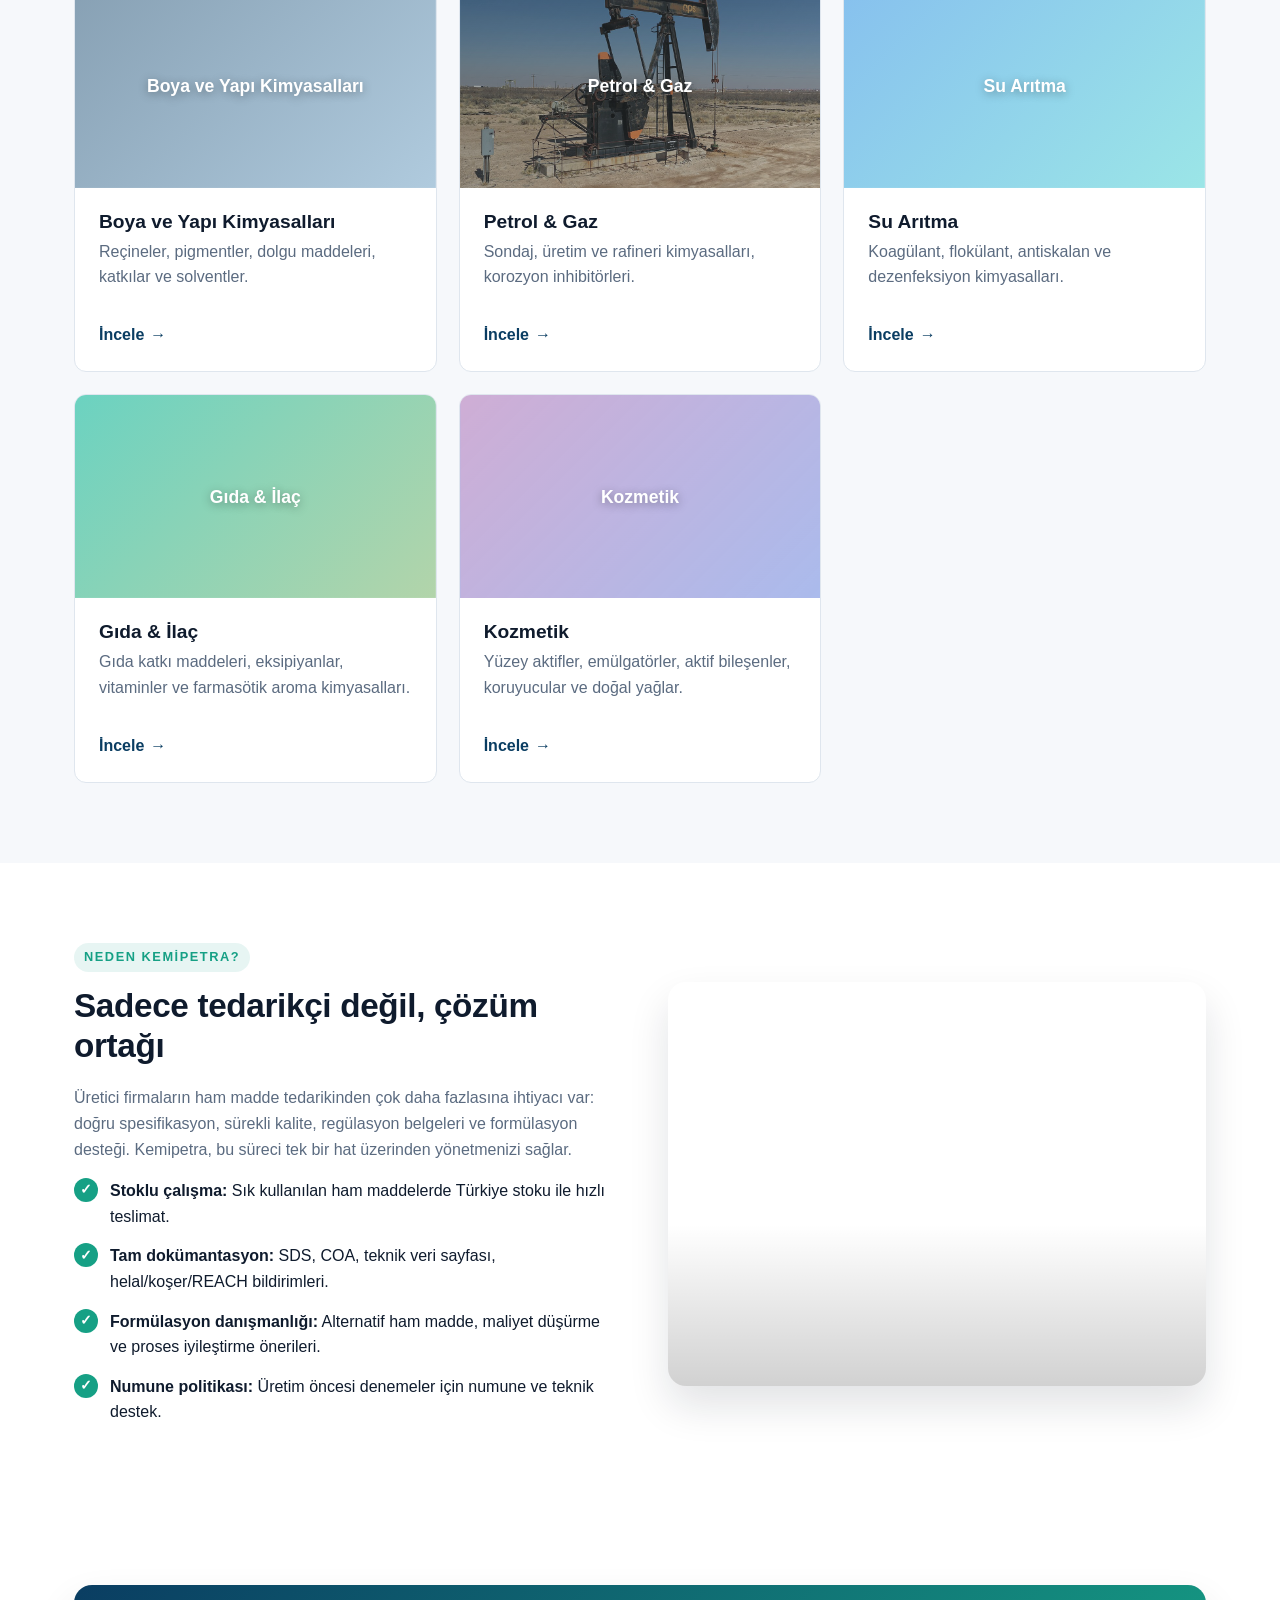
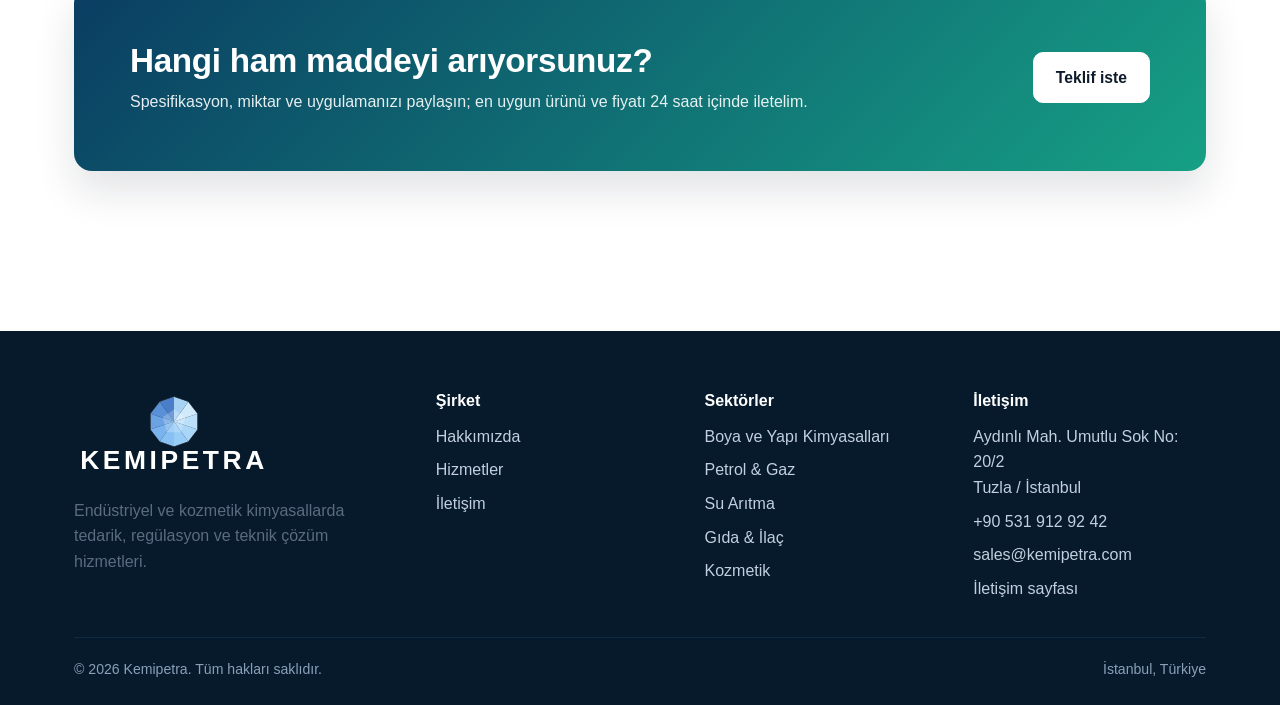
==== commit c66ba298: "Redesign product list as catalog table, add SVG logo, simplify site - Products page (TR + EN): chips" ====
--- a/index.html
+++ b/index.html
@@ -7,14 +7,42 @@
   <title>Kemipetra — Endüstriyel ve Kozmetik Ham Madde Tedariki</title>
   <meta name="description" content="Kemipetra; kaplama, petrol & gaz, su arıtma, gıda-ilaç ve kozmetik sektörleri için ham madde tedariki, regülasyon danışmanlığı ve teknik çözümler sunar." />
   <link rel="stylesheet" href="assets/css/style.css" />
+  <script type="application/ld+json">
+  {
+    "@context": "https://schema.org",
+    "@type": ["Organization", "LocalBusiness"],
+    "name": "Kemipetra",
+    "url": "https://kemipetra.com",
+    "description": "Endüstriyel ve kozmetik kimyasallarda ham madde tedariki, regülasyon danışmanlığı ve teknik çözüm hizmetleri. Boya, petrol-gaz, su arıtma, gıda-ilaç ve kozmetik sektörlerine 30+ ülkeden 200+ ham madde.",
+    "address": {
+      "@type": "PostalAddress",
+      "streetAddress": "Aydınlı Mah. Umutlu Sok No: 20/2",
+      "addressLocality": "Tuzla",
+      "addressRegion": "İstanbul",
+      "addressCountry": "TR"
+    },
+    "telephone": "+905319129242",
+    "email": "sales@kemipetra.com",
+    "areaServed": "TR",
+    "knowsAbout": [
+      "ham madde tedariki",
+      "REACH uyumu",
+      "kozmetik ham maddeleri",
+      "su arıtma kimyasalları",
+      "boya reçineleri",
+      "petrol gaz kimyasalları",
+      "gıda katkı maddeleri",
+      "regülasyon danışmanlığı"
+    ]
+  }
+  </script>
 </head>
 <body>
 
 <header class="site-header">
   <div class="container nav">
     <a href="index.html" class="brand">
-      <span class="brand-mark">K</span>
-      <span>KEMIPETRA<small>Ham madde &amp; çözüm ortağı</small></span>
+      <img src="logo.svg" alt="Kemipetra" class="brand-logo" />
     </a>
     <button class="nav-toggle" aria-label="Menüyü aç/kapat" aria-expanded="false"><span></span></button>
     <ul class="nav-links">
@@ -23,7 +51,6 @@
       <li><a href="hizmetler.html">Hizmetler</a></li>
       <li><a href="sektorler.html">Sektörler</a></li>
       <li><a href="urunler.html">Ürünler</a></li>
-      <li><a href="blog.html">Blog</a></li>
       <li class="nav-lang"><a href="en/index.html" aria-label="English">EN</a></li>
       <li><a href="iletisim.html" class="nav-cta">İletişim</a></li>
     </ul>
@@ -123,9 +150,9 @@
         </div>
       </article>
       <article class="tile">
-        <div class="tile-banner cosmetic">Kozmetik Ham Maddeleri</div>
-        <div class="tile-body">
-          <h3>Kozmetik Ham Maddeleri</h3>
+        <div class="tile-banner cosmetic">Kozmetik</div>
+        <div class="tile-body">
+          <h3>Kozmetik</h3>
           <p>Yüzey aktifler, emülgatörler, aktif bileşenler, koruyucular ve doğal yağlar.</p>
           <a class="card-link" href="sektorler.html#kozmetik">İncele</a>
         </div>
@@ -151,17 +178,6 @@
   </div>
 </section>
 
-<section class="section alt">
-  <div class="container">
-    <div class="stats">
-      <div class="stat"><div class="num">200+</div><div class="lbl">Aktif ham madde</div></div>
-      <div class="stat"><div class="num">5</div><div class="lbl">Sektör</div></div>
-      <div class="stat"><div class="num">30+</div><div class="lbl">Tedarikçi ülke</div></div>
-      <div class="stat"><div class="num">100%</div><div class="lbl">Belgeli ürün</div></div>
-    </div>
-  </div>
-</section>
-
 <section class="section">
   <div class="container">
     <div class="cta-banner">
@@ -178,18 +194,14 @@
   <div class="container">
     <div class="footer-grid">
       <div>
-        <div class="brand" style="color:#fff">
-          <span class="brand-mark">K</span>
-          <span style="color:#fff">KEMIPETRA<small style="color:#8aa0b8">Ham madde &amp; çözüm ortağı</small></span>
-        </div>
-        <p style="margin-top:14px">Endüstriyel ve kozmetik kimyasallarda tedarik, regülasyon ve teknik çözüm hizmetleri.</p>
+        <a href="index.html"><img src="logo-light.svg" alt="Kemipetra" class="footer-logo" /></a>
+        <p>Endüstriyel ve kozmetik kimyasallarda tedarik, regülasyon ve teknik çözüm hizmetleri.</p>
       </div>
       <div>
         <h4>Şirket</h4>
         <ul>
           <li><a href="hakkimizda.html">Hakkımızda</a></li>
           <li><a href="hizmetler.html">Hizmetler</a></li>
-          <li><a href="blog.html">Blog</a></li>
           <li><a href="iletisim.html">İletişim</a></li>
         </ul>
       </div>
@@ -200,7 +212,7 @@
           <li><a href="sektorler.html#petrol">Petrol &amp; Gaz</a></li>
           <li><a href="sektorler.html#su">Su Arıtma</a></li>
           <li><a href="sektorler.html#gida">Gıda &amp; İlaç</a></li>
-          <li><a href="sektorler.html#kozmetik">Kozmetik Ham Maddeleri</a></li>
+          <li><a href="sektorler.html#kozmetik">Kozmetik</a></li>
         </ul>
       </div>
       <div>
--- a/assets/css/style.css
+++ b/assets/css/style.css
@@ -18,7 +18,7 @@
   --radius-md: 12px;
   --radius-lg: 18px;
   --container: 1180px;
-  --header-h: 72px;
+  --header-h: 90px;
   --font-sans: -apple-system, BlinkMacSystemFont, "Segoe UI", Roboto, "Helvetica Neue", Arial, sans-serif;
 }
 
@@ -64,14 +64,9 @@
   height: var(--header-h);
   display: flex; align-items: center; justify-content: space-between; gap: 24px;
 }
-.brand { display: flex; align-items: center; gap: 10px; font-weight: 800; font-size: 1.25rem; color: var(--color-primary); letter-spacing: -0.01em; }
-.brand-mark {
-  width: 34px; height: 34px; border-radius: 9px;
-  background: linear-gradient(135deg, var(--color-primary), var(--color-accent));
-  display: grid; place-items: center; color: #fff; font-weight: 800; font-size: .9rem;
-  box-shadow: var(--shadow-sm);
-}
-.brand small { display: block; font-size: .7rem; font-weight: 500; color: var(--color-muted); margin-top: -2px; letter-spacing: .04em; text-transform: uppercase; }
+.brand { display: flex; align-items: center; gap: 10px; }
+.brand-logo { height: 68px; width: auto; display: block; }
+@media (max-width: 880px) { .brand-logo { height: 50px; } }
 
 .nav-links { display: flex; gap: 6px; align-items: center; list-style: none; padding: 0; margin: 0; }
 .nav-links a {
@@ -106,7 +101,9 @@
 .nav-toggle span::after  { top:  7px; }
 
 @media (max-width: 880px) {
-  .nav-toggle { display: inline-flex; }
+  .nav-toggle { display: inline-flex; flex-shrink: 0; }
+  .brand { white-space: nowrap; }
+  .brand small { display: none; }
   .nav-links {
     position: fixed; top: var(--header-h); left: 0; right: 0;
     flex-direction: column; align-items: stretch; gap: 4px;
@@ -155,6 +152,9 @@
 }
 .hero h1 strong { background: linear-gradient(135deg, var(--color-primary), var(--color-accent)); -webkit-background-clip: text; background-clip: text; color: transparent; }
 .hero-cta { display: flex; gap: 12px; flex-wrap: wrap; margin-top: 26px; }
+
+.hero-logo { width: 220px; height: auto; display: block; margin-bottom: 24px; }
+@media (max-width: 880px) { .hero-logo { width: 180px; } }
 
 .hero-visual {
   position: relative; aspect-ratio: 1 / 1; max-width: 460px; margin-left: auto;
@@ -327,22 +327,61 @@
 .blog-card p { margin: 0; }
 .blog-card .card-link { margin-top: auto; }
 
-/* === Tables / lists for products === */
-.product-group { margin-bottom: 48px; }
-.product-group > h3 {
-  display: flex; align-items: center; gap: 12px; font-size: 1.25rem;
-  padding-bottom: 12px; margin-bottom: 18px; border-bottom: 2px solid var(--color-surface-2);
-}
-.product-group > h3 .pill {
-  font-size: .7rem; padding: 3px 10px; border-radius: 999px;
-  background: var(--color-surface); color: var(--color-primary); font-weight: 600; letter-spacing: .04em; text-transform: uppercase;
-}
-.chips { display: flex; flex-wrap: wrap; gap: 10px; }
-.chip {
-  padding: 8px 14px; background: #fff; border: 1px solid var(--color-border); border-radius: 999px;
-  font-size: .9rem; color: var(--color-text); transition: all .15s;
-}
-.chip:hover { border-color: var(--color-primary); color: var(--color-primary); background: var(--color-surface); }
+/* === Product table === */
+.product-table-wrap {
+  border: 1px solid var(--color-border);
+  border-radius: var(--radius-md);
+  overflow: hidden;
+  background: #fff;
+}
+.product-table {
+  width: 100%;
+  border-collapse: collapse;
+}
+.product-table thead th {
+  background: var(--color-surface);
+  padding: 11px 18px;
+  text-align: left;
+  font-size: .78rem;
+  font-weight: 700;
+  color: var(--color-muted);
+  text-transform: uppercase;
+  letter-spacing: .07em;
+  border-bottom: 1px solid var(--color-border);
+}
+.product-table th.num-col, .product-table td.num-col {
+  width: 52px; text-align: center; color: var(--color-muted); font-size: .82rem;
+}
+.product-table th.sector-col, .product-table td.sector-col { width: 200px; }
+.product-table th.note-col,   .product-table td.note-col   { width: 130px; color: var(--color-muted); font-size: .85rem; }
+.product-table td {
+  padding: 10px 18px;
+  border-bottom: 1px solid var(--color-border);
+  font-size: .93rem;
+  color: var(--color-text);
+}
+.product-table tbody tr:last-child td { border-bottom: none; }
+.product-table tbody tr:not(.group-row):hover td { background: var(--color-surface); }
+.product-table .group-row td {
+  background: linear-gradient(90deg, rgba(10,61,98,.06) 0%, rgba(22,160,133,.04) 100%);
+  font-weight: 700; font-size: .88rem; color: var(--color-primary);
+  padding: 10px 18px; letter-spacing: .01em;
+  border-bottom: 1px solid var(--color-border);
+}
+.product-table .group-row .pill {
+  font-size: .68rem; padding: 2px 8px; border-radius: 999px;
+  background: rgba(10,61,98,.08); color: var(--color-primary);
+  font-weight: 600; letter-spacing: .05em; text-transform: uppercase; margin-left: 8px;
+  border: 1px solid rgba(10,61,98,.12);
+}
+@media (max-width: 640px) {
+  .product-table th.sector-col, .product-table td.sector-col,
+  .product-table th.note-col,   .product-table td.note-col   { display: none; }
+  .product-table th.num-col,    .product-table td.num-col    { display: none; }
+}
+
+/* === Footer logo === */
+.footer-logo { width: 200px; height: auto; display: block; margin-bottom: 18px; }
 
 /* === Footer === */
 .site-footer { background: #061a2b; color: #c2cfe0; padding: 60px 0 24px; margin-top: 80px; }
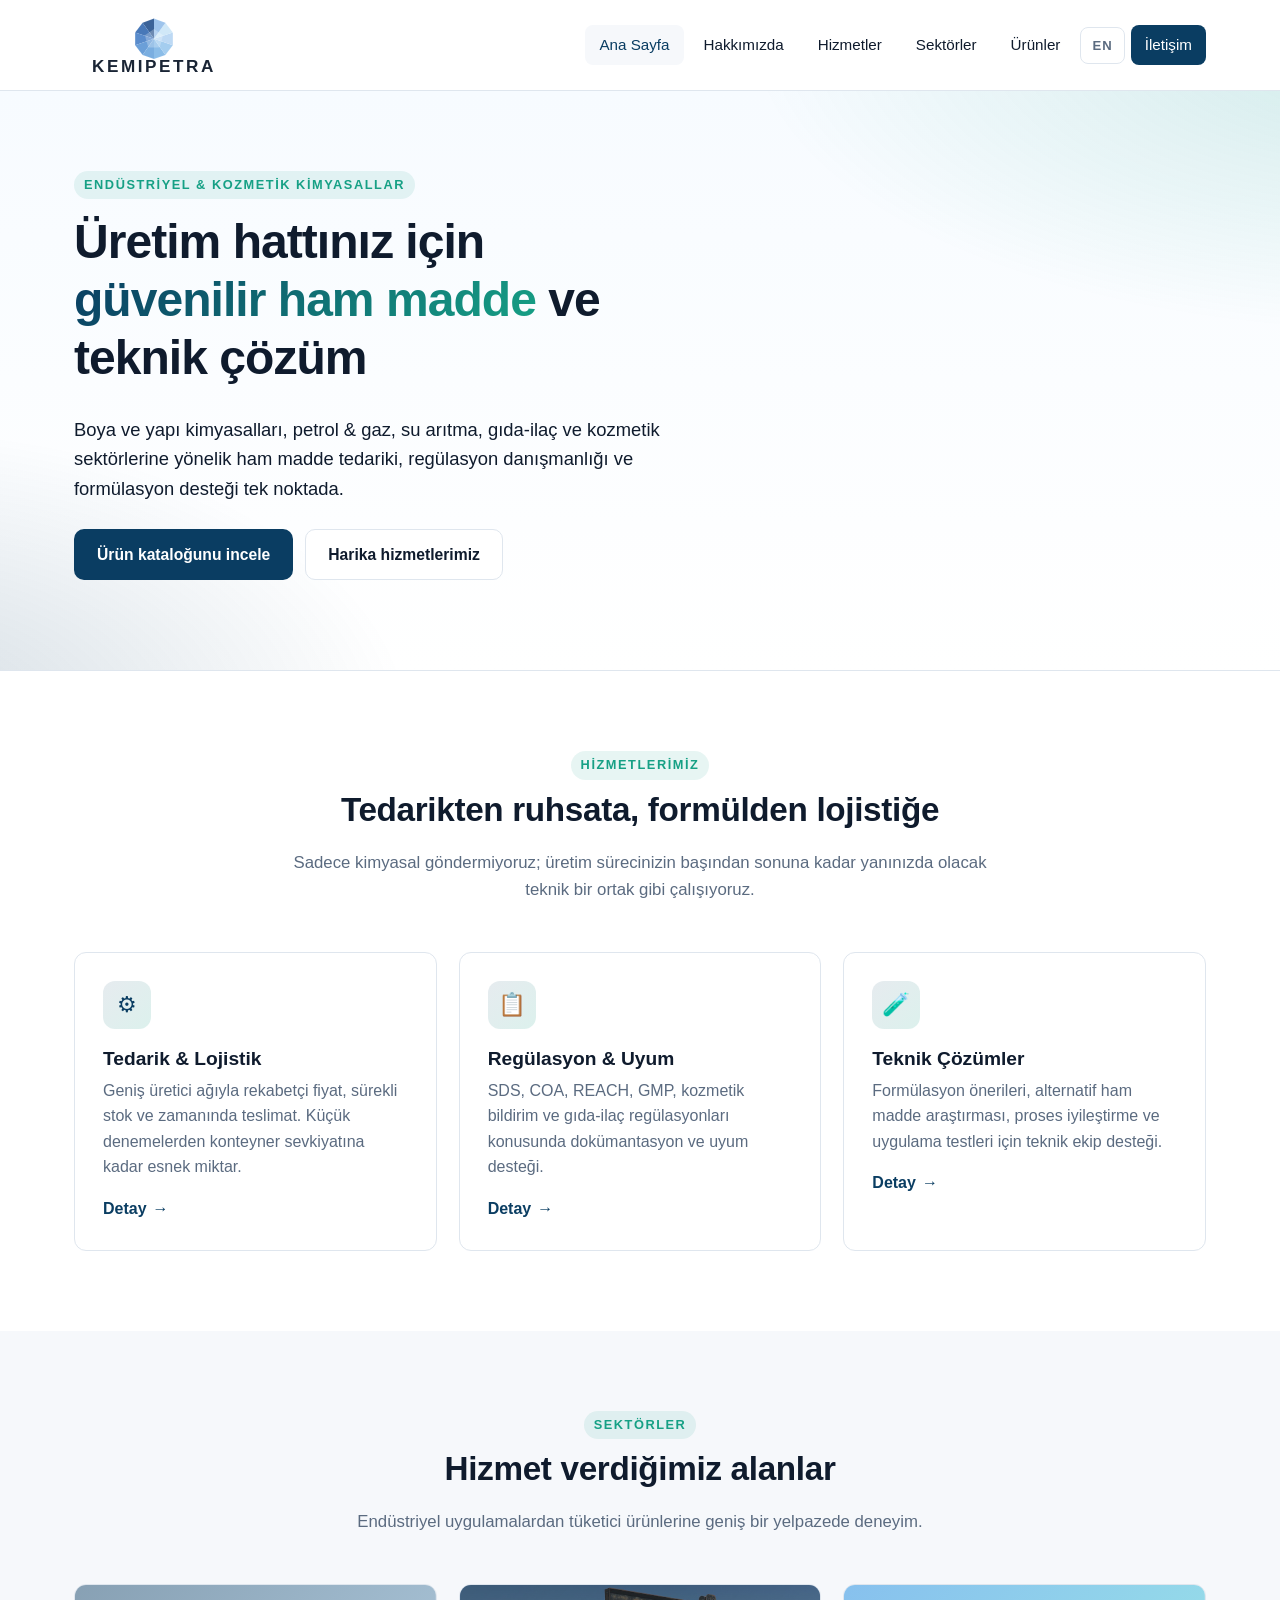
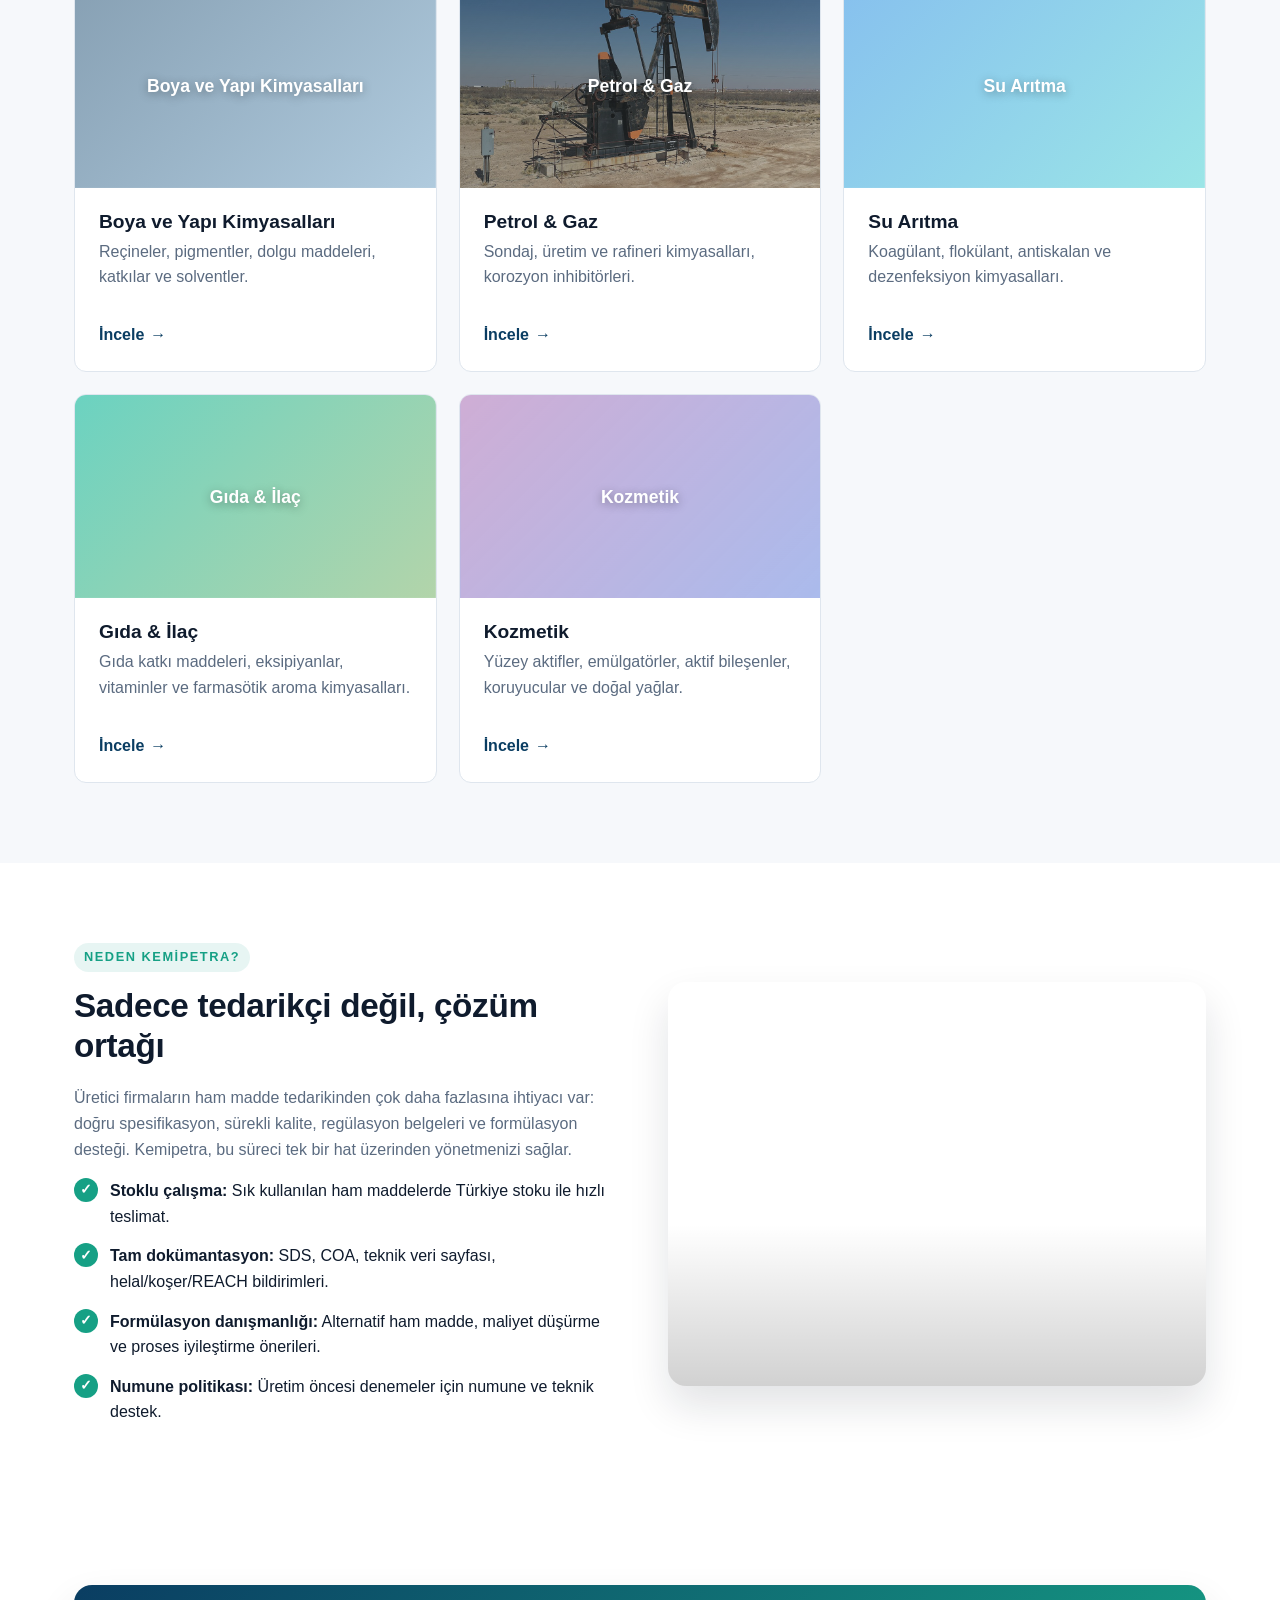
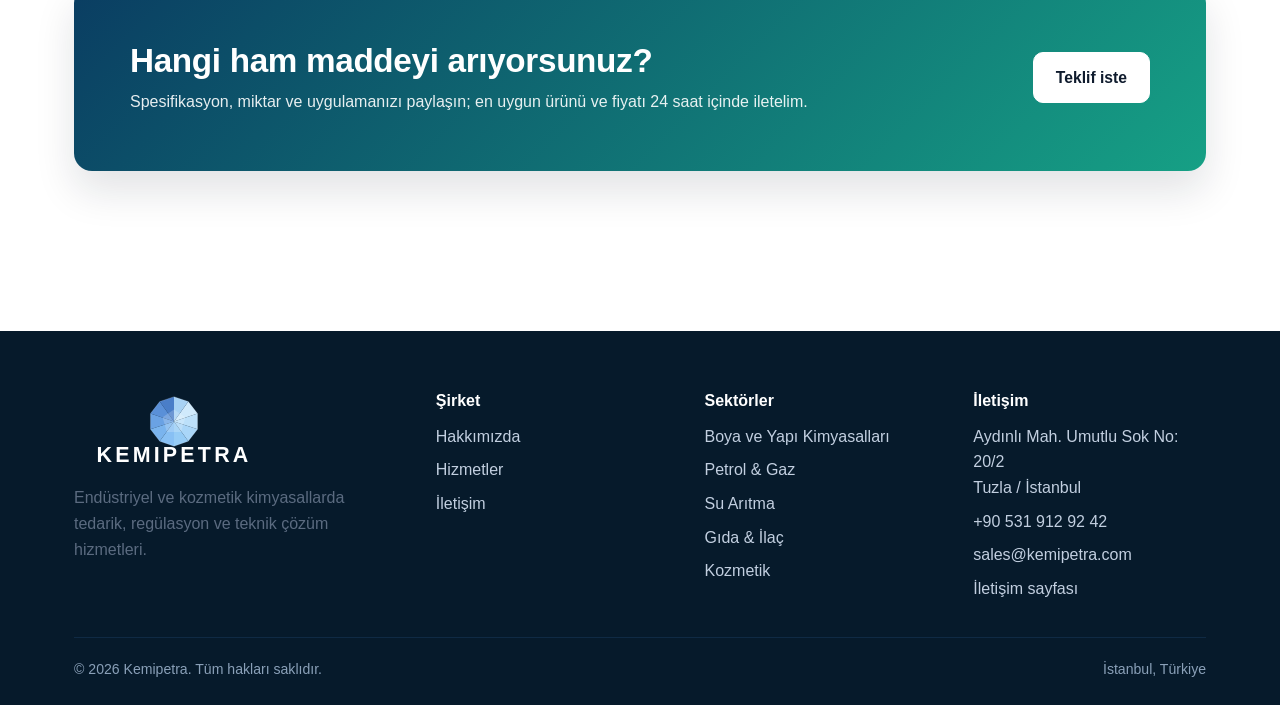
==== commit 8ecfb326: "Add inline style to logo img to bypass CDN CSS cache Co-Authored-By: Claude Sonnet 4.6 <noreply@anth" ====
--- a/index.html
+++ b/index.html
@@ -42,7 +42,7 @@
 <header class="site-header">
   <div class="container nav">
     <a href="index.html" class="brand">
-      <img src="logo.svg" alt="Kemipetra" class="brand-logo" />
+      <img src="logo.svg" alt="Kemipetra" class="brand-logo" style="width:160px;height:auto;max-width:none;display:block;" />
     </a>
     <button class="nav-toggle" aria-label="Menüyü aç/kapat" aria-expanded="false"><span></span></button>
     <ul class="nav-links">
--- a/assets/css/style.css
+++ b/assets/css/style.css
@@ -64,9 +64,10 @@
   height: var(--header-h);
   display: flex; align-items: center; justify-content: space-between; gap: 24px;
 }
-.brand { display: flex; align-items: center; gap: 10px; }
-.brand-logo { height: 68px; width: auto; display: block; }
-@media (max-width: 880px) { .brand-logo { height: 50px; } }
+.brand { display: flex; align-items: center; gap: 10px; flex-shrink: 0; }
+.brand-logo { width: 160px; height: auto; max-width: none; display: block; }
+@media (max-width: 880px) { .brand-logo { width: 120px; } }
+@media (max-width: 400px) { .brand-logo { width: 96px; } }
 
 .nav-links { display: flex; gap: 6px; align-items: center; list-style: none; padding: 0; margin: 0; }
 .nav-links a {
